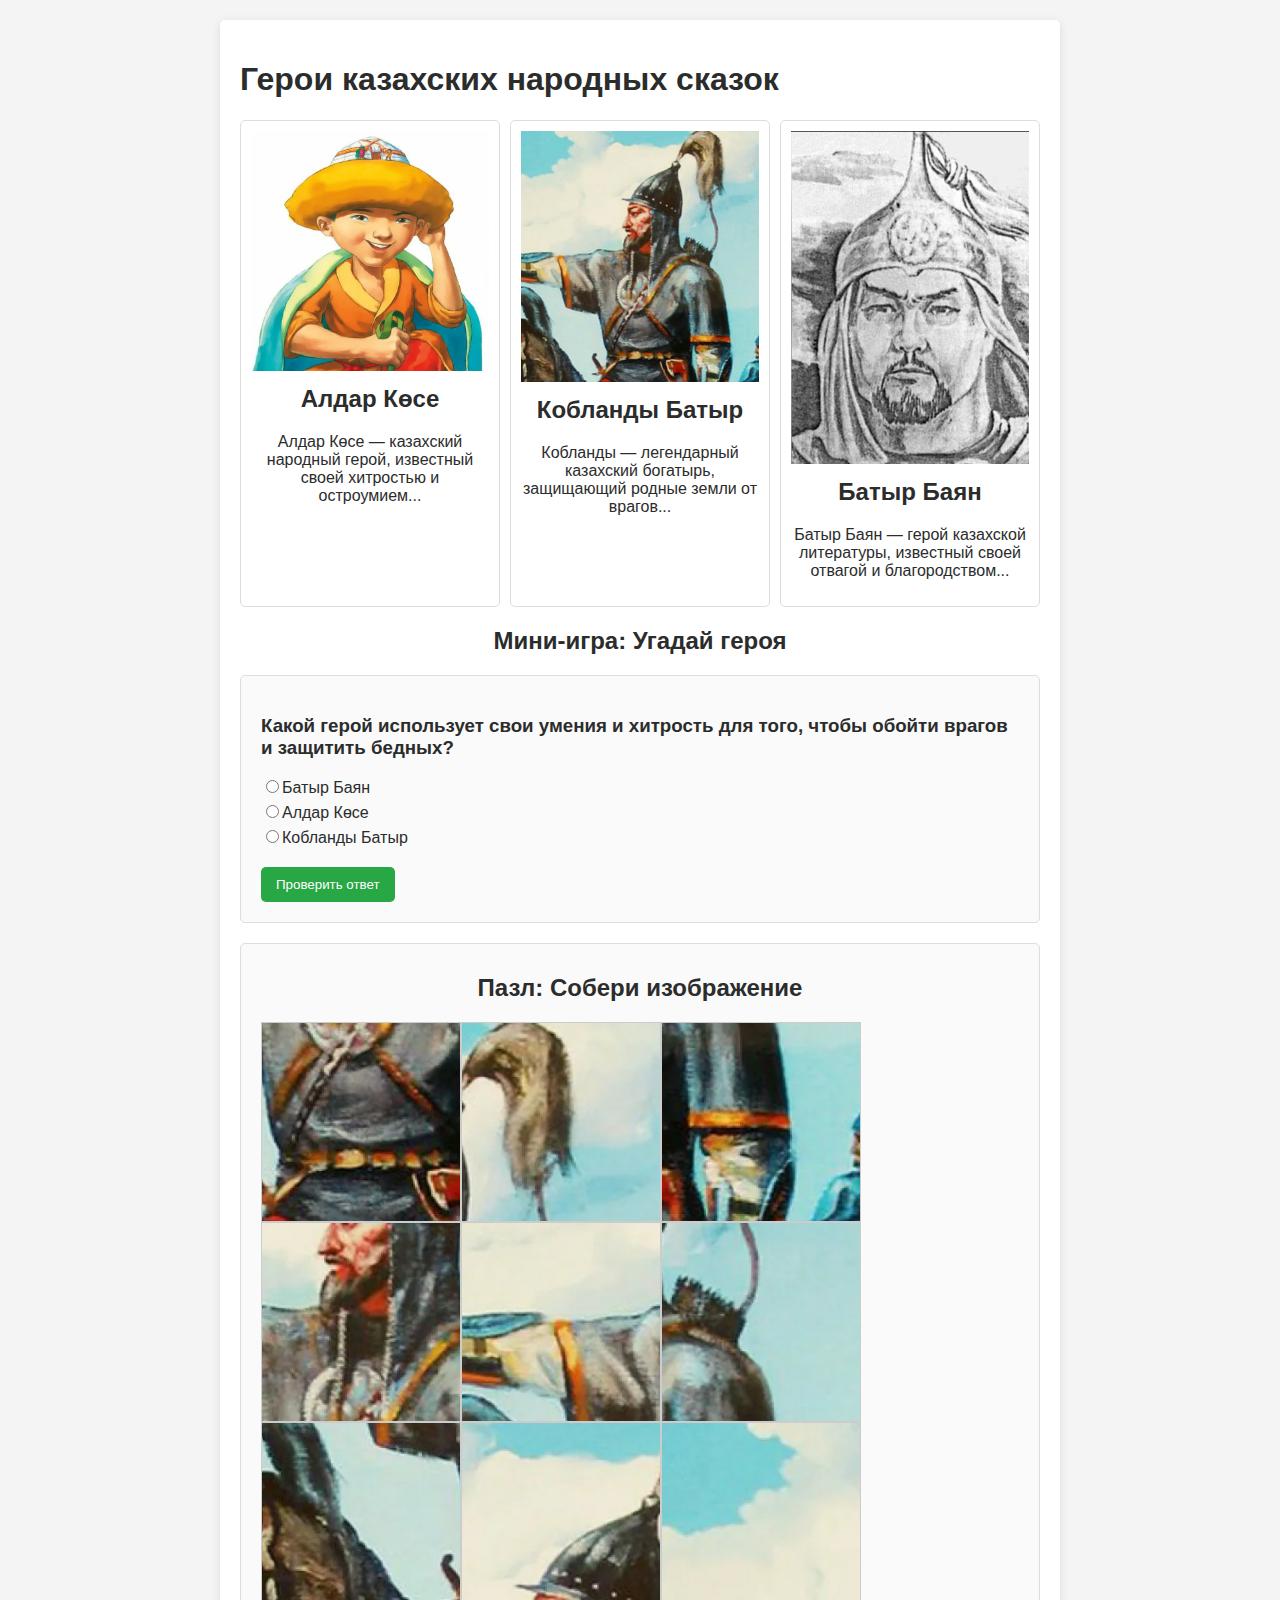
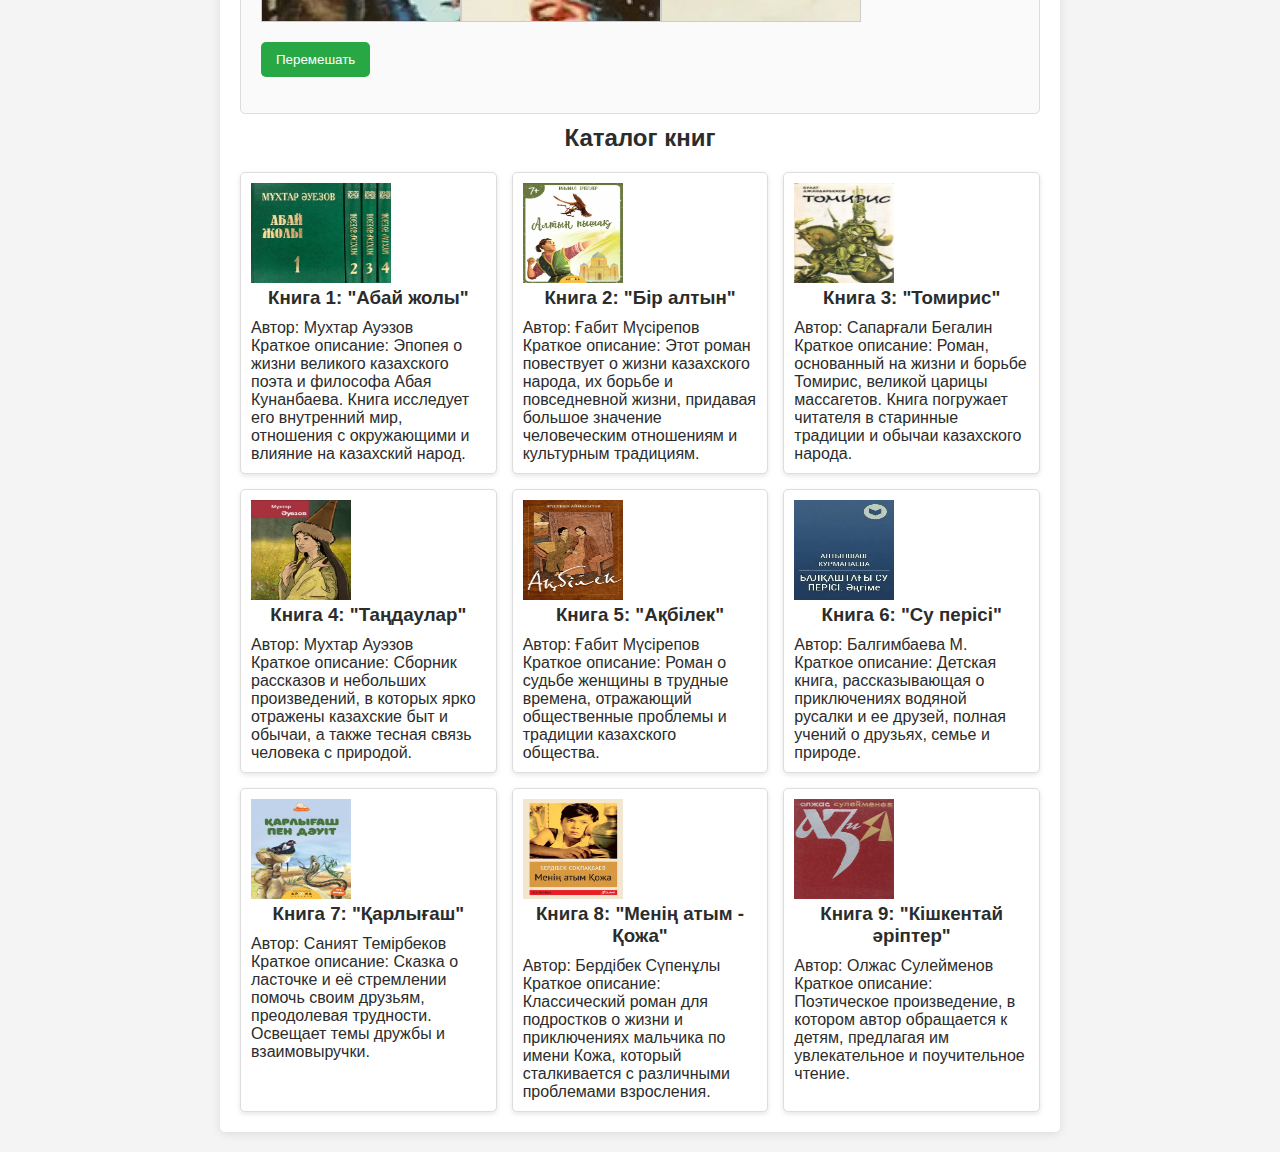
==== heroes.html @ aa1dea33 "Update heroes.html" ====
<!DOCTYPE html>
<html lang="ru">
<head>
    <meta charset="UTF-8">
    <meta name="viewport" content="width=device-width, initial-scale=1.0, maximum-scale=1.0, user-scalable=no">
    <link rel="stylesheet" href="style.css">
    <title>Волшебный мир казахских сказок</title>
</head>
<body>
    <div class="container">
        <h1>Герои казахских народных сказок</h1>

        <div class="cards">
            <div class="card">
                <img src="./img/hero1.png" height="200px" alt="Алдар Көсе" />
                <h2>Алдар Көсе</h2>
                <p>Алдар Көсе — казахский народный герой, известный своей хитростью и остроумием...</p>
            </div>
            <div class="card">
                <img src="./img/hero2.png" height="200px" alt="Кобланды Батыр" />
                <h2>Кобланды Батыр</h2>
                <p>Кобланды — легендарный казахский богатырь, защищающий родные земли от врагов...</p>
            </div>
            <div class="card">
                <img src="./img/hero3.png" height="200px"  alt="Батыр Баян" />
                <h2>Батыр Баян</h2>
                <p>Батыр Баян — герой казахской литературы, известный своей отвагой и благородством...</p>
            </div>
        </div>

        <h2>Мини-игра: Угадай героя</h2>
        <div id="gameArea">
            <div id="questionContainer"></div>
            <button id="checkAnswers">Проверить ответ</button>
            <div id="resultArea"></div>
            <button id="restart" style="display: none;">Начать заново</button>
        </div>

        <!-- Новый раздел с пазлом -->
        <div id="gameArea">
        <h2>Пазл: Собери изображение</h2>
        <div class="puzzle-container" id="puzzleContainer"></div>
        <button id="shuffleButton">Перемешать</button>
        <p id="message"></p>
        </div>

        <h2>Каталог книг</h2>
        <div class="book-catalog">
            <div class="book">
                <img src="./img/book1.png" height="100px" width="140px">
                <h3>Книга 1: "Абай жолы"</h3>
                <p>Автор: Мухтар Ауэзов <br> Краткое описание: Эпопея о жизни великого казахского поэта и философа Абая Кунанбаева. Книга исследует его внутренний мир, отношения с окружающими и влияние на казахский народ.</p>
                
            </div>
            <div class="book">
                <img src="./img/book2.png" height="100px" width="100px">
                <h3>Книга 2: "Бір алтын"</h3>
                <p>Автор: Ғабит Мүсірепов <br> Краткое описание: Этот роман повествует о жизни казахского народа, их борьбе и повседневной жизни, придавая большое значение человеческим отношениям и культурным традициям.
                </p>
                
            </div>
            <div class="book">
                <img src="./img/book3.png" height="100px" width="100px">
                <h3>Книга 3: "Томирис"</h3>
                <p>Автор: Сапарғали Бегалин <br> Краткое описание: Роман, основанный на жизни и борьбе Томирис, великой царицы массагетов. Книга погружает читателя в старинные традиции и обычаи казахского народа.</p>
                
            </div>
            <div class="book">
                <img src="./img/book4.png" height="100px" width="100px" >
                <h3>Книга 4: "Таңдаулар"</h3>
                <p>Автор: Мухтар Ауэзов <br> Краткое описание: Сборник рассказов и небольших произведений, в которых ярко отражены казахские быт и обычаи, а также тесная связь человека с природой.</p>
                
            </div>
            <div class="book">
                <img src="./img/book5.png" height="100px" width="100px" >
                <h3>Книга 5: "Ақбілек"</h3>
                <p>Автор: Ғабит Мүсірепов <br> Краткое описание: Роман о судьбе женщины в трудные времена, отражающий общественные проблемы и традиции казахского общества.</p>
                
            </div>
            <div class="book">
                <img src="./img/book6.png" height="100px" width="100px" >
                <h3>Книга 6: "Су перісі"</h3>
                <p>Автор: Балгимбаева М. <br> Краткое описание: Детская книга, рассказывающая о приключениях водяной русалки и ее друзей, полная учений о друзьях, семье и природе.</p>
                
            </div>
            <div class="book">
                <img src="./img/book7.png" height="100px" width="100px">
                <h3>Книга 7: "Қарлығаш"</h3>
                <p>Автор: Саният Темірбеков <br> Краткое описание: Сказка о ласточке и её стремлении помочь своим друзьям, преодолевая трудности. Освещает темы дружбы и взаимовыручки.</p>
                
            </div>
            <div class="book">
                <img src="./img/book8.png" height="100px" width="100px" >
                <h3>Книга 8: "Менің атым - Қожа"</h3>
                <p>Автор: Бердібек Сүпенұлы <br> Краткое описание: Классический роман для подростков о жизни и приключениях мальчика по имени Кожа, который сталкивается с различными проблемами взросления.</p>
                
            </div>
            <div class="book">
                <img src="./img/book9.png" height="100px" width="100px">
                <h3>Книга 9: "Кішкентай әріптер"</h3>
                <p>Автор: Олжас Сулейменов <br> Краткое описание: Поэтическое произведение, в котором автор обращается к детям, предлагая им увлекательное и поучительное чтение.</p>
                
            </div>
            </div>
        </div>
        
    </div>

    <script src="game.js"></script>
    <script src="puzzle.js"></script>
    <script src="script.js"></script>
    
</body>
</html>
---- style.css ----
body {
    font-family: Arial, sans-serif;
    color: rgb(43, 44, 44);
    background-color: #f4f4f4;
    margin: 0;
    padding: 20px;
}

.but {
    display: flex;           
    justify-content: center; 
    margin-bottom: 20px;
}

.container {
    max-width: 800px;
    min-width: 670px;
    margin: 0 auto;
    padding: 20px;
    background: #fff;
    border-radius: 5px;
    box-shadow: 0 2px 10px rgba(0, 0, 0, 0.1);
}

.cards {
    display: grid;
    grid-template-columns: repeat(3, 1fr);
    gap: 20px;
    margin-bottom: 20px;
}

.card {
    border: 1px solid #ddd;
    border-radius: 5px;
    padding: 10px;
    text-align: center;
}

h2 {
    margin-top: 20px;
}

#gameArea {
    margin-top: 20px;
    padding: 20px;
    border: 1px solid #ddd;
    border-radius: 5px;
    background-color: #fafafa;
}

#questionContainer {
    margin-bottom: 20px;
}

a {
    text-decoration: none;
}

button {
    margin-right: 10px;
    padding: 10px 15px;
    background-color: #28a745;
    color: white;
    border: none;
    border-radius: 5px;
    cursor: pointer;
}

button:hover {
    background-color: #218838;
}

label {
    display: block;
    margin: 5px 0;
}

.puzzle-container {
    display: grid;
    grid-template-columns: repeat(3, 1fr);
    gap: 2px;
    margin: 20px 0;
}

#puzzleContainer {
    display: grid;
    grid-template-columns: repeat(3, 200px); /* 3 колонки, 200px ширина каждой */
    gap: 0; /* убираем расстояние между ячейками */
}

.puzzle-piece {
    border: 1px solid #ccc; /* Добавляем границу для подсветки */
    box-sizing: border-box; /* Учитываем границы в размеры элемента */
    background-size: 600px 600px; /* Устанавливаем размер фонового изображения */
}

.puzzle-piece:hover {
    transform: scale(1.05);
}

#message {
    margin-top: 15px;
    font-weight: bold;
}


.container {
    max-width: 800px;
    margin: 0 auto;
    padding: 20px;
    background: #fff;
    border-radius: 5px;
    box-shadow: 0 2px 10px rgba(0, 0, 0, 0.1);
}

.cards {
    display: grid;
    grid-template-columns: repeat(3, 1fr);
    gap: 10px;
    margin-bottom: 20px;
}

.card {
    border: 1px solid #ddd;
    border-radius: 5px;
    overflow: hidden;
    position: relative; /* Для позиционирования изображения */
}

.card img {
    width: 100%; /* Занимает всю ширину карточки */
    height: auto; /* Высота подстраивается пропорционально */
}

h2 {
    margin-top: 10px;
    text-align: center; /* Центрируем заголовки в карточках */
}

#gameArea {
    margin-top: 20px;
    padding: 20px;
    border: 1px solid #ddd;
    border-radius: 5px;
    background-color: #fafafa;
}

#questionContainer {
    margin-bottom: 20px;
}

button {
    margin-right: 10px;
    padding: 10px 15px;
    background-color: #28a745;
    color: white;
    border: none;
    border-radius: 5px;
    cursor: pointer;
}

button:hover {
    background-color: #218838;
}

label {
    display: block;
    margin: 5px 0;
}


.book-catalog {
    margin-top: 20px;
    display: grid;
    grid-template-columns: repeat(3, 1fr); /* 3 колонки для книг */
    gap: 15px;
}

.book {
    border: 1px solid #ddd;
    border-radius: 5px;
    padding: 10px;
    background-color: #fff;
    box-shadow: 0 2px 5px rgba(0, 0, 0, 0.1);
}

.book h3 {
    margin: 0 0 10px;
    text-align: center; /* Центрируем заголовок книги */
}

.book p {
    margin: 0;
}
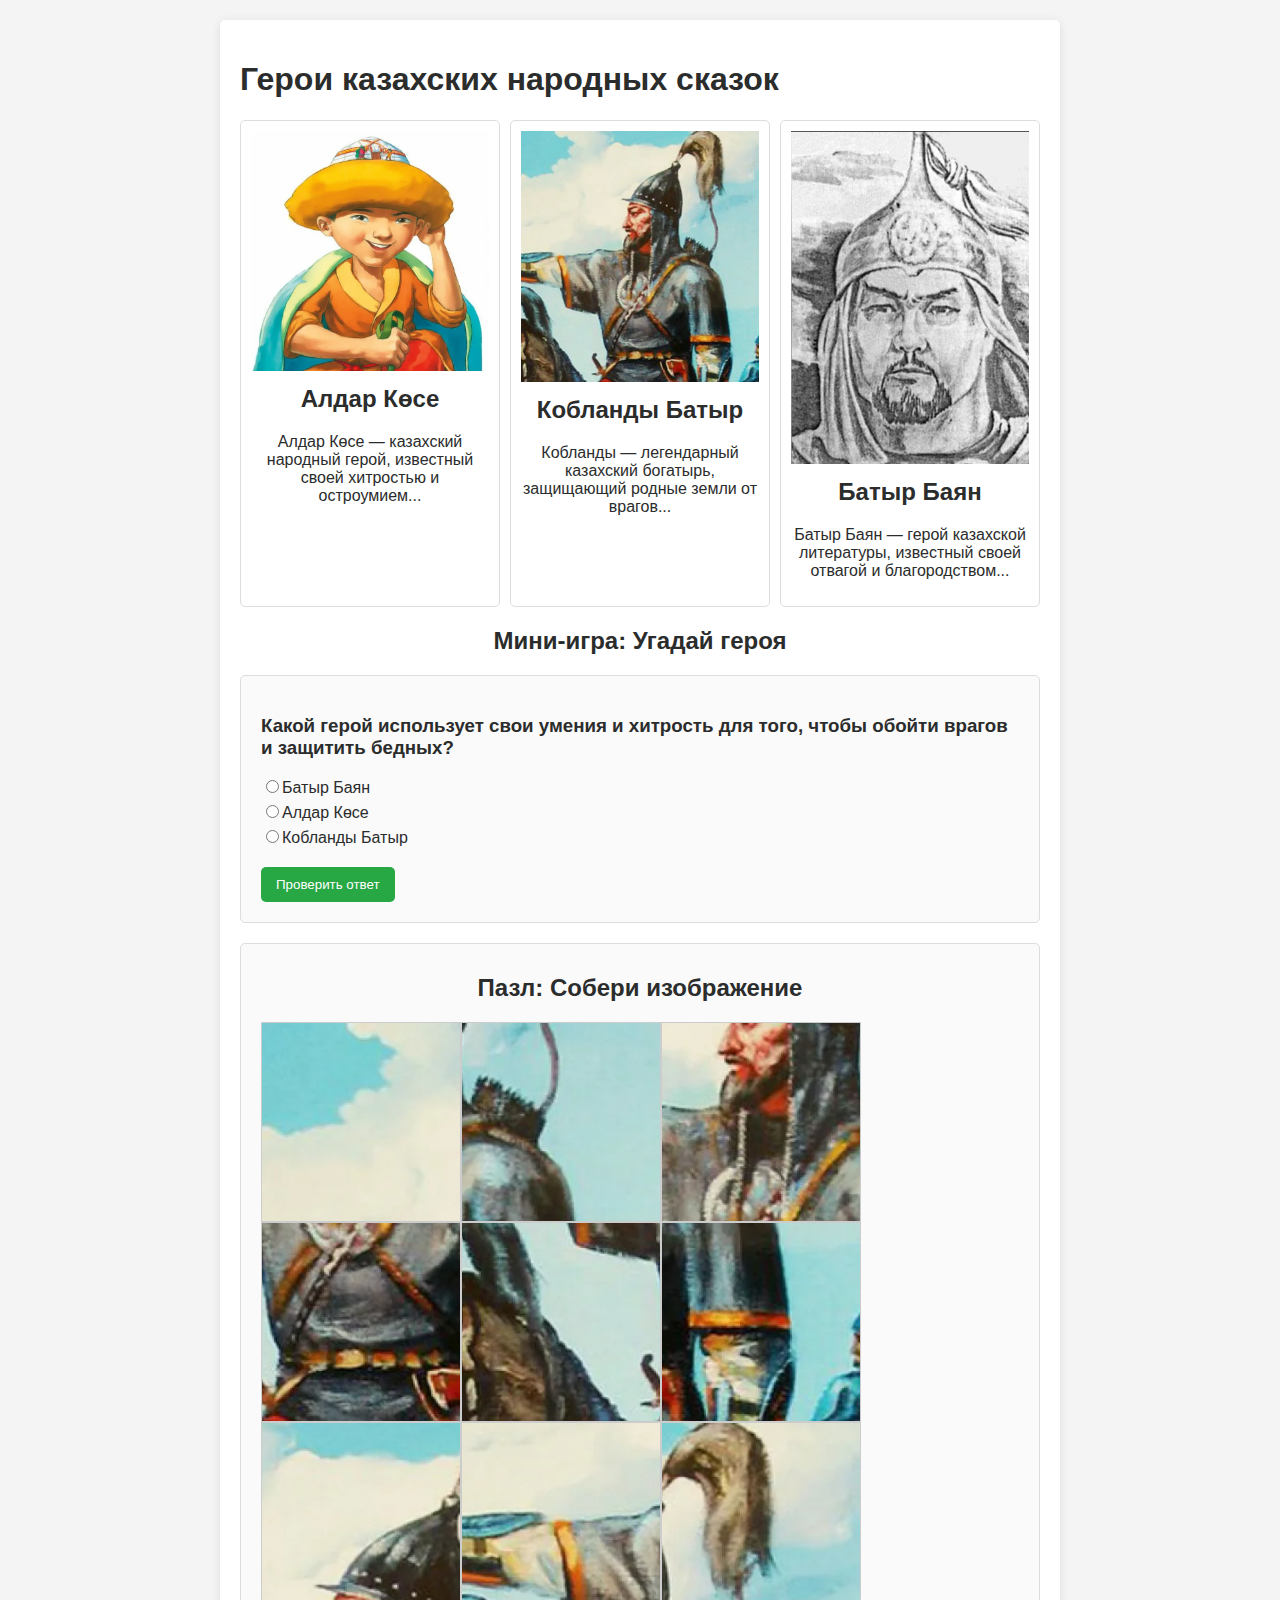
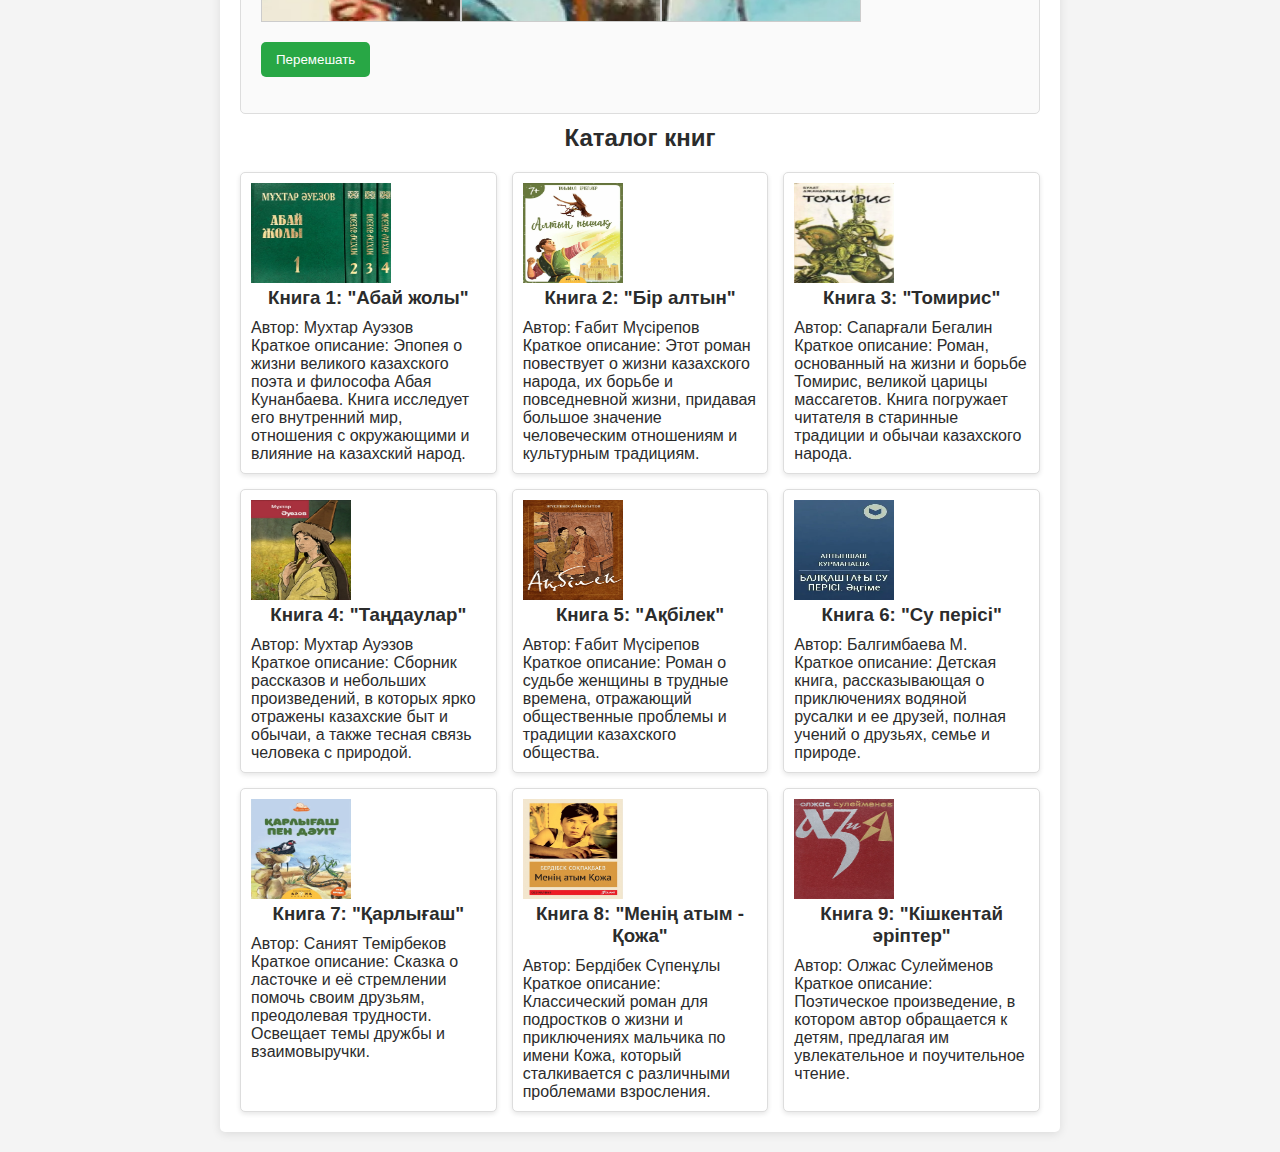
==== commit d8774822: "Update heroes.html" ====
--- a/heroes.html
+++ b/heroes.html
@@ -2,7 +2,7 @@
 <html lang="ru">
 <head>
     <meta charset="UTF-8">
-    <meta name="viewport" content="width=device-width, initial-scale=1.0, maximum-scale=1.0, user-scalable=no">
+    <meta name="viewport" content="width=device-width, initial-scale=0.3, maximum-scale=1.0, user-scalable=yes">
     <link rel="stylesheet" href="style.css">
     <title>Волшебный мир казахских сказок</title>
 </head>
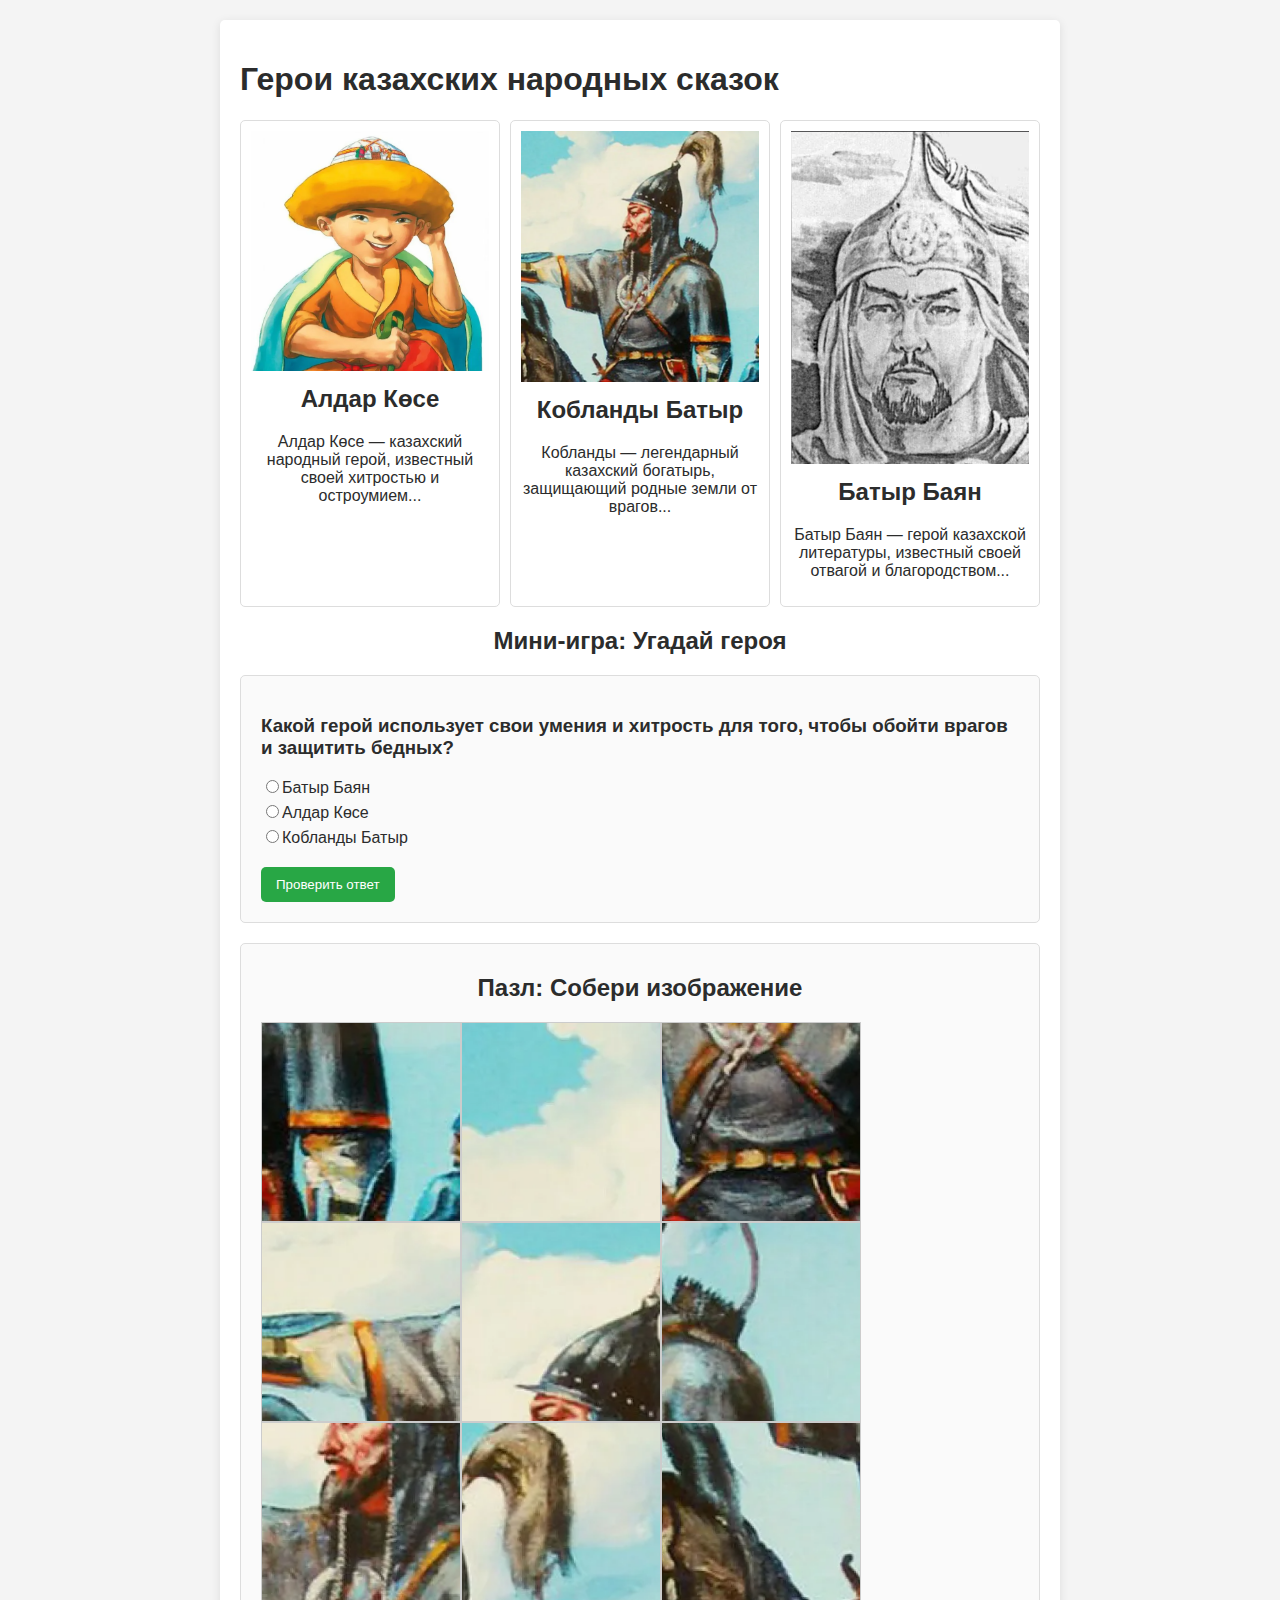
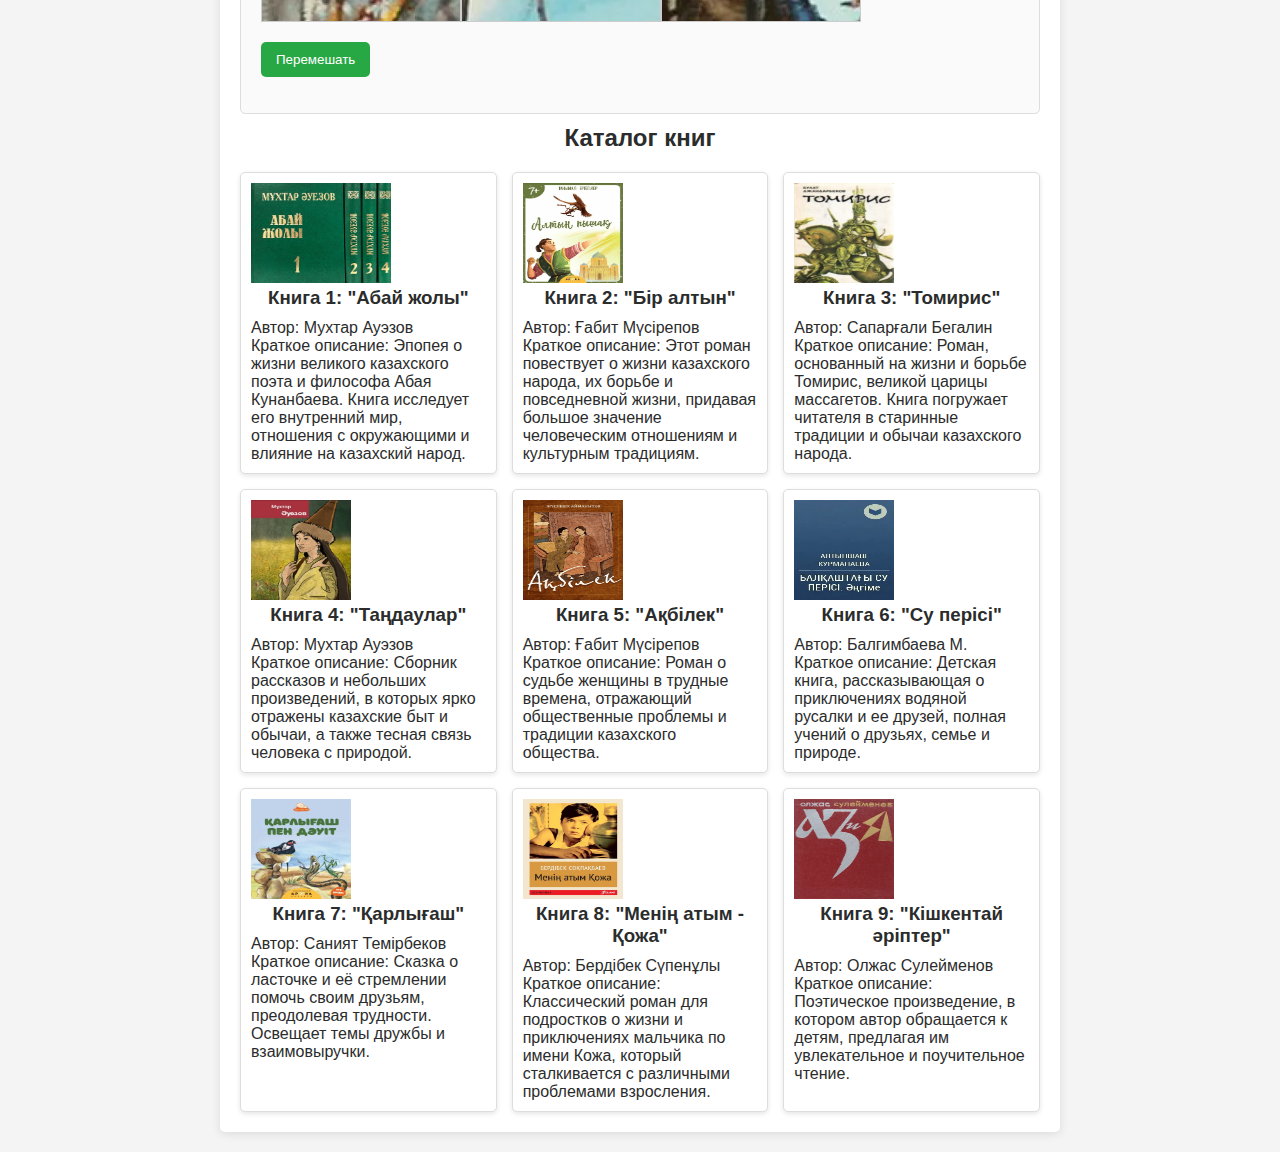
==== commit 7e10626c: "Update heroes.html" ====
--- a/heroes.html
+++ b/heroes.html
@@ -2,7 +2,7 @@
 <html lang="ru">
 <head>
     <meta charset="UTF-8">
-    <meta name="viewport" content="width=device-width, initial-scale=0.3, maximum-scale=1.0, user-scalable=yes">
+    <meta name="viewport" content="width=device-width, initial-scale=1.0">
     <link rel="stylesheet" href="style.css">
     <title>Волшебный мир казахских сказок</title>
 </head>
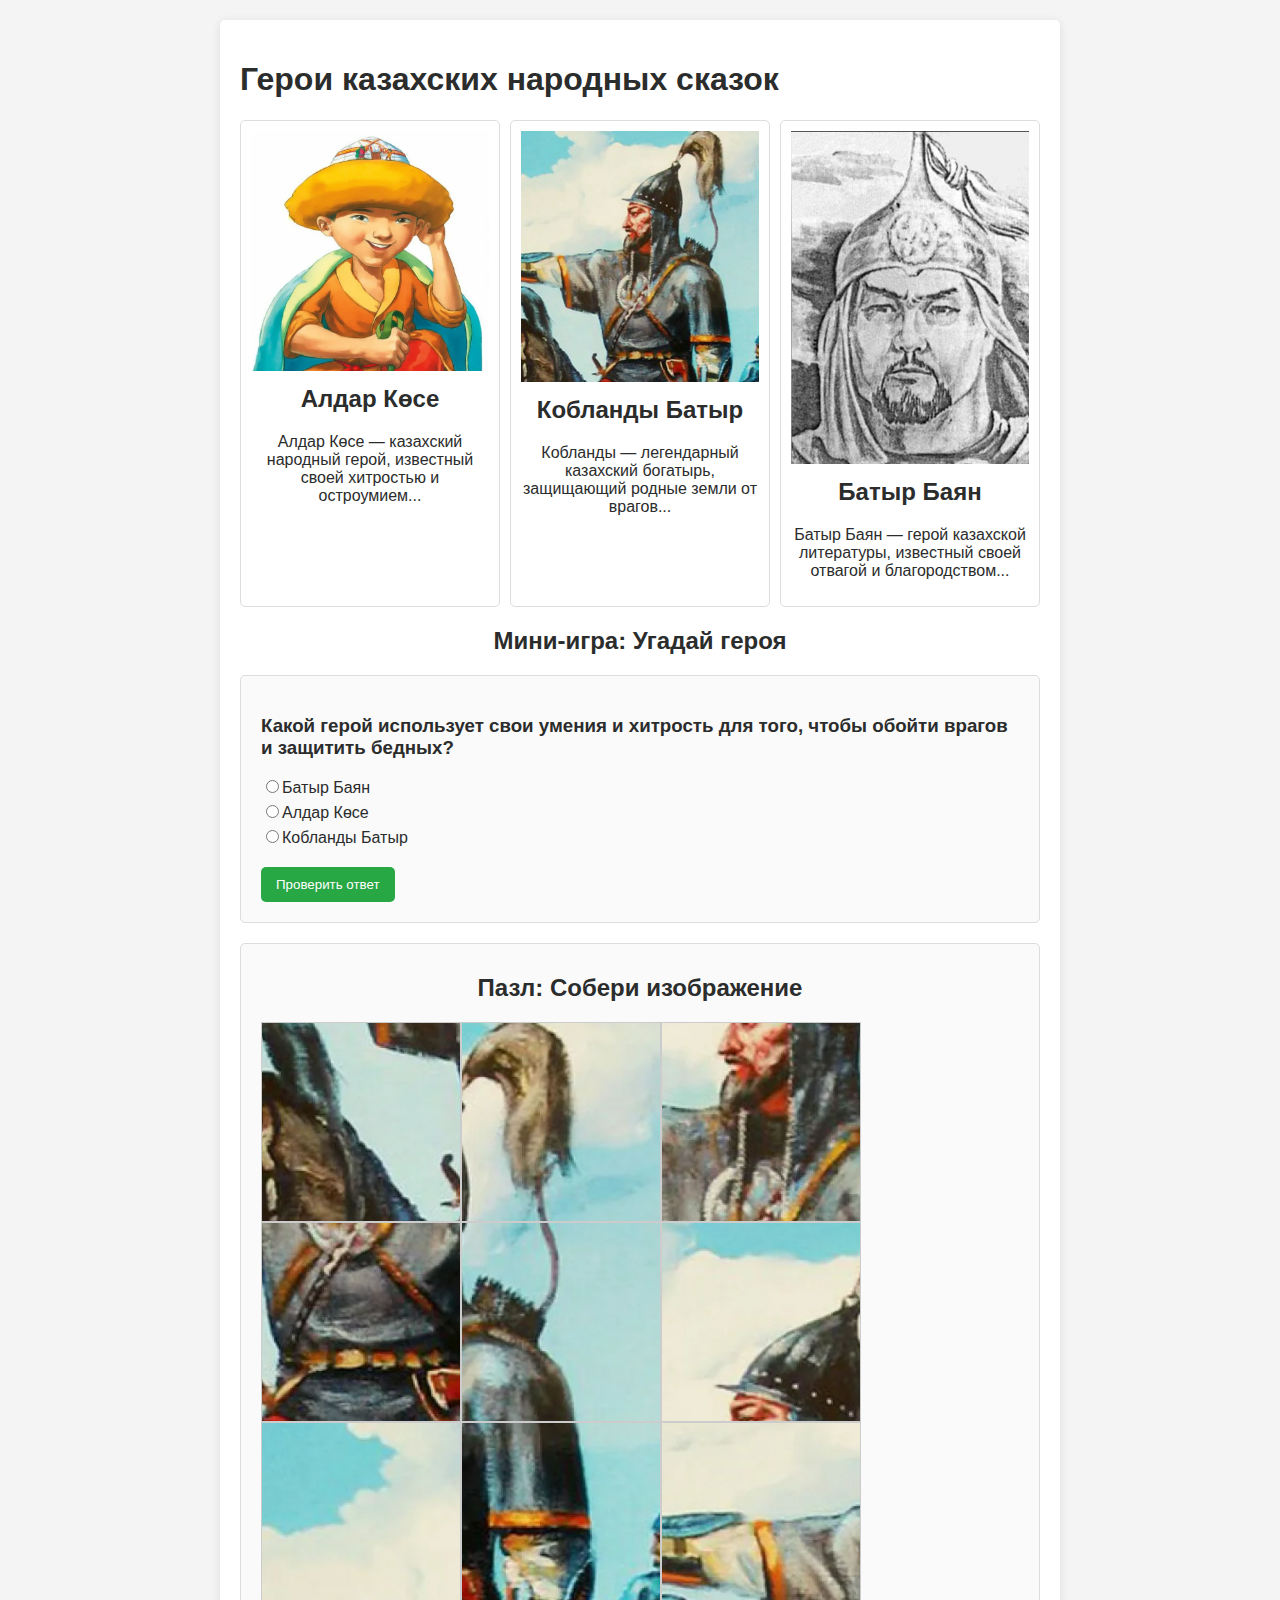
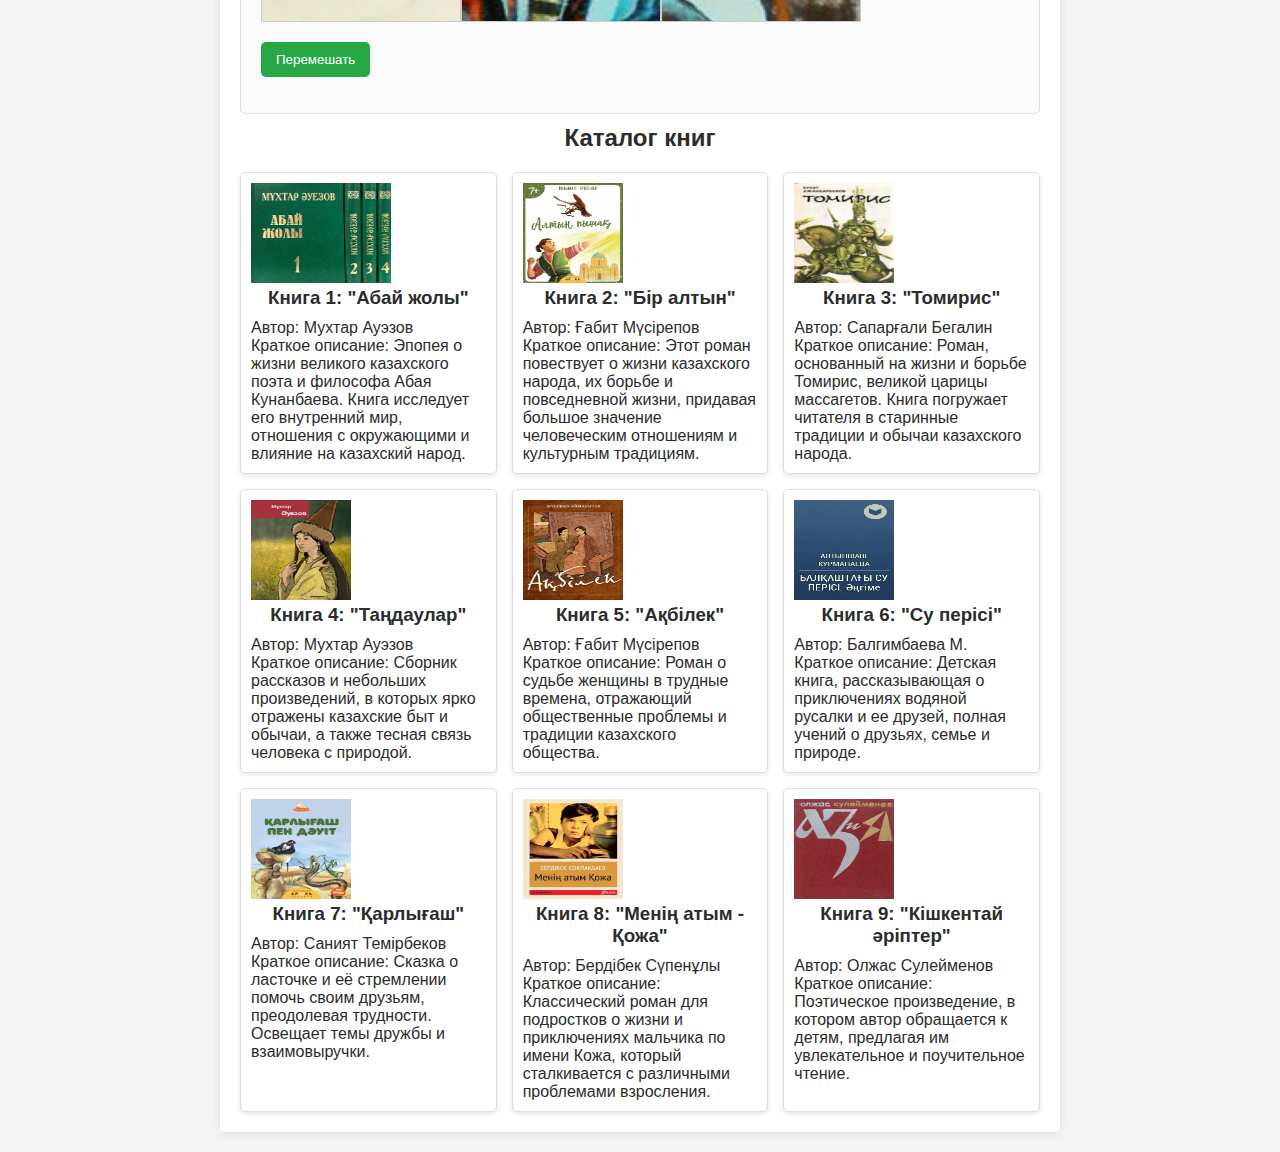
==== commit 72905d96: "Update heroes.html" ====
--- a/heroes.html
+++ b/heroes.html
@@ -2,7 +2,7 @@
 <html lang="ru">
 <head>
     <meta charset="UTF-8">
-    <meta name="viewport" content="width=device-width, initial-scale=1.0">
+    <meta name="viewport" content="width=device-width, initial-scale=1.0, maximum-scale=1.0, user-scalable=no">
     <link rel="stylesheet" href="style.css">
     <title>Волшебный мир казахских сказок</title>
 </head>
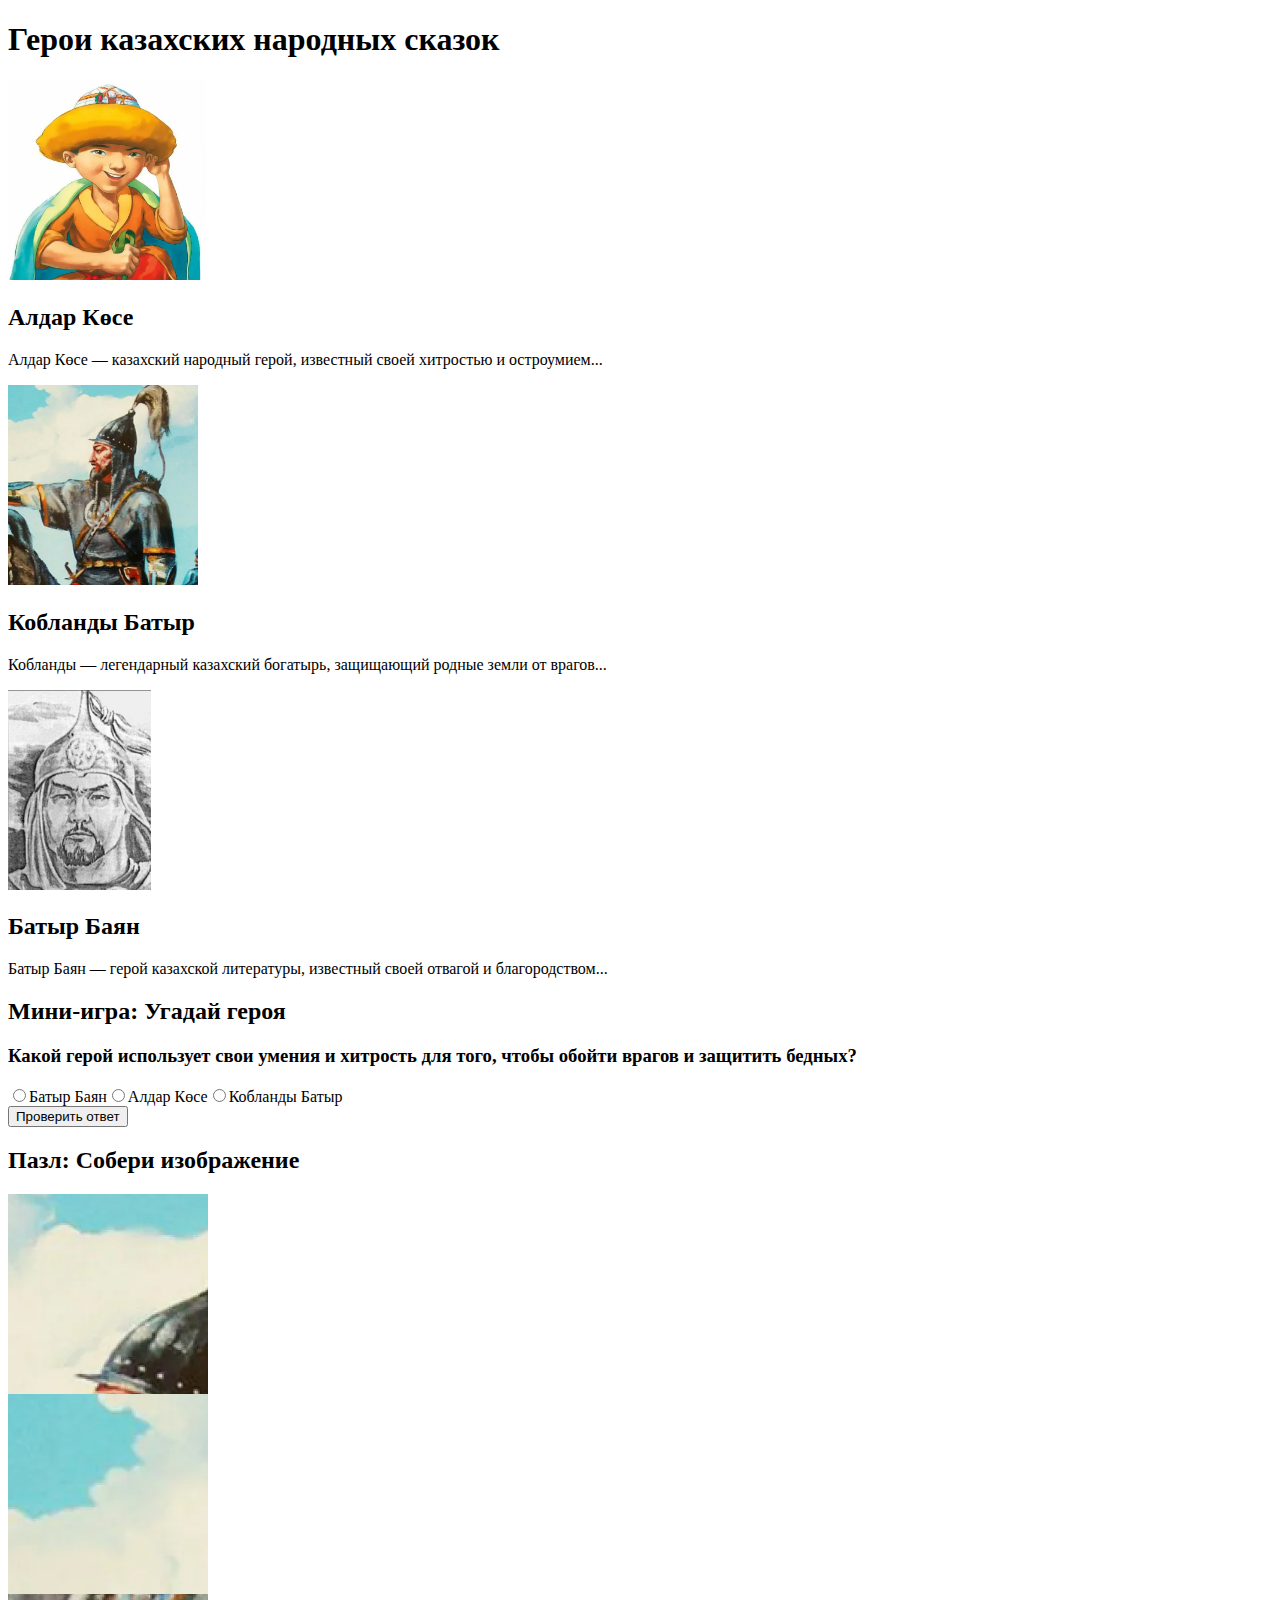
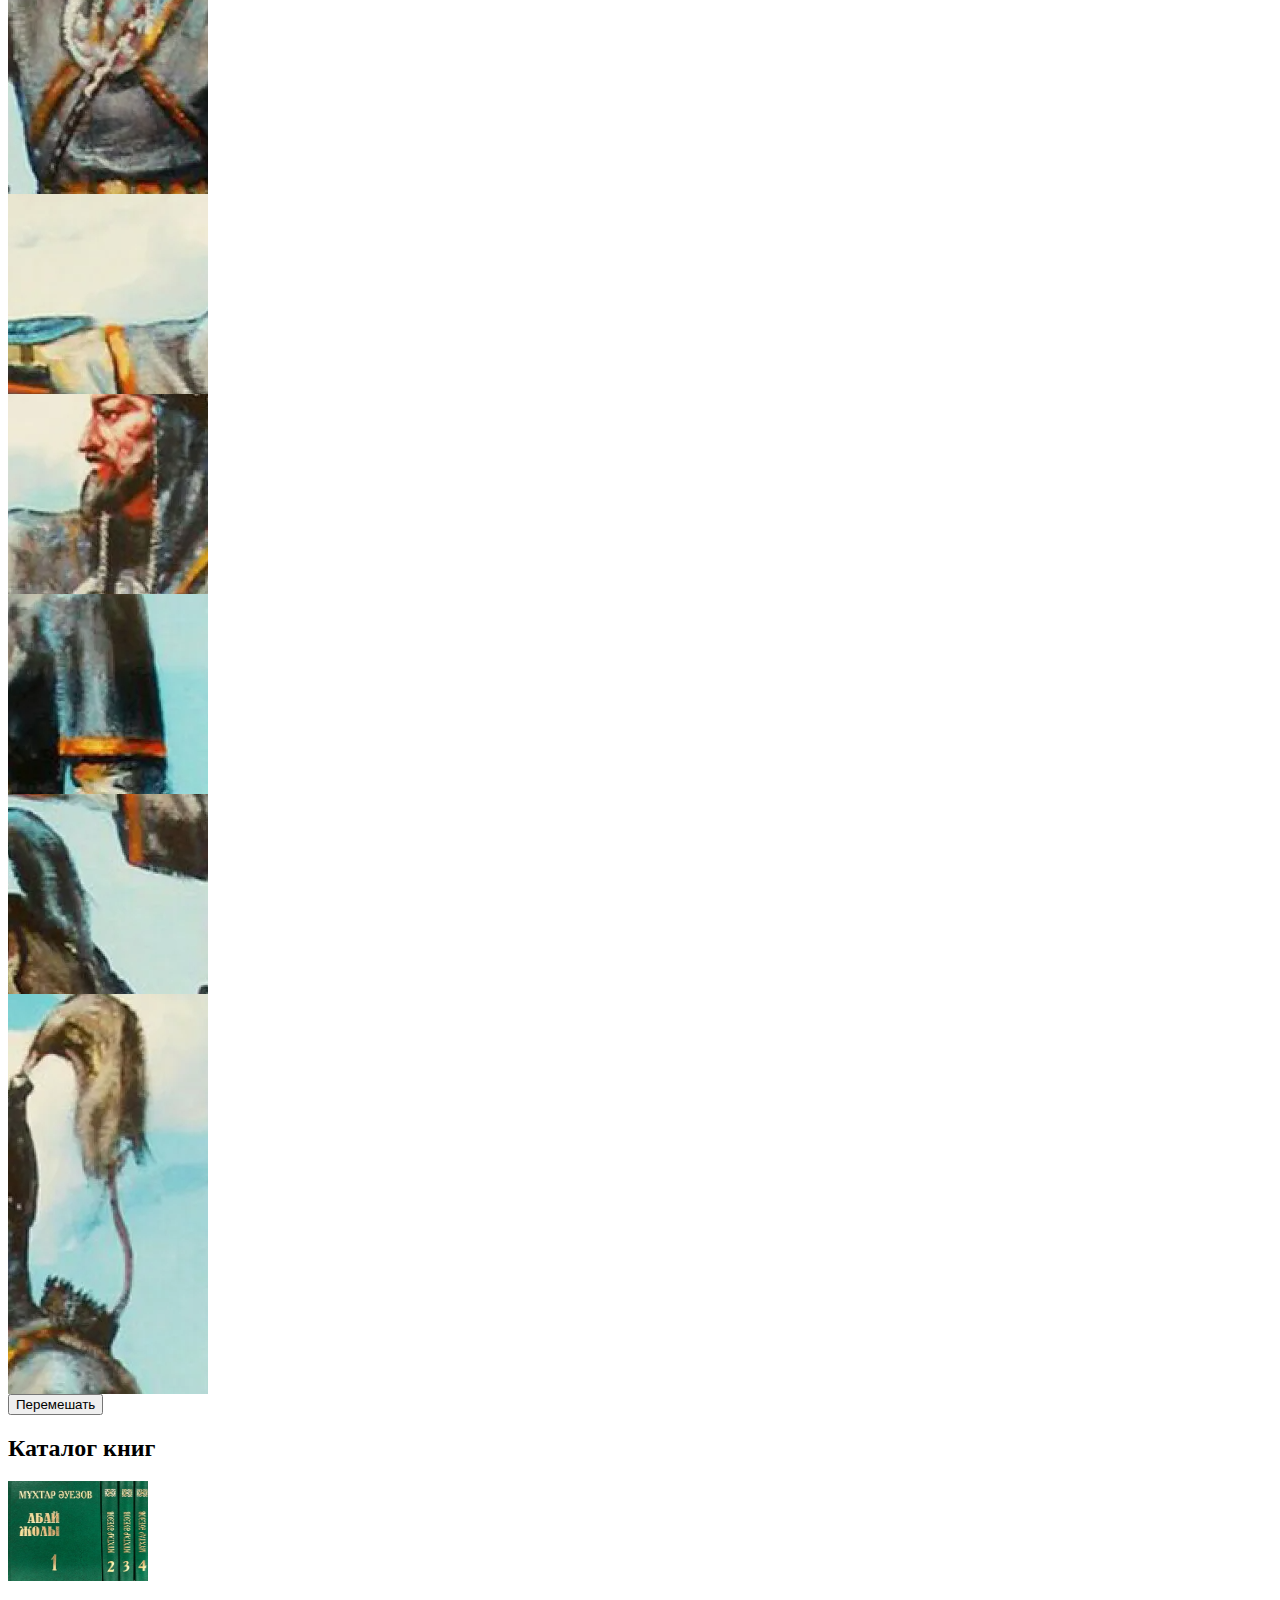
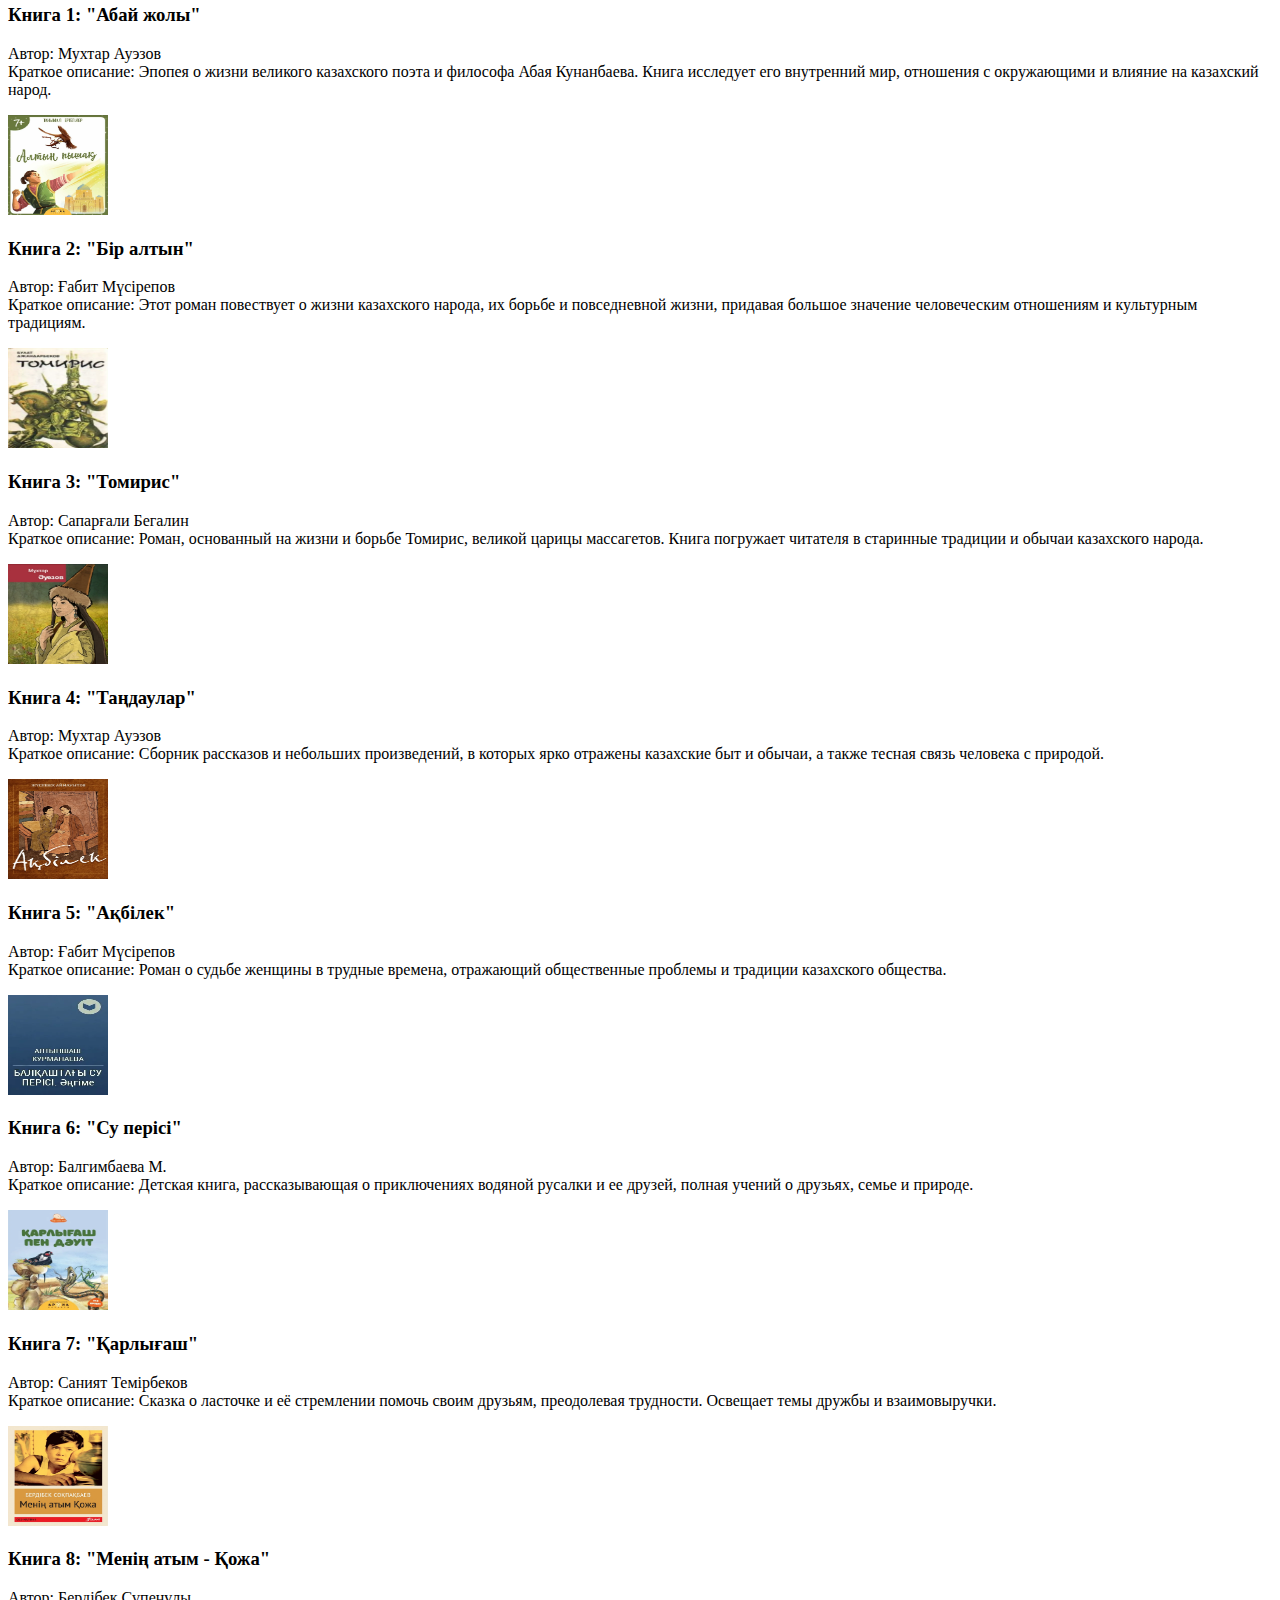
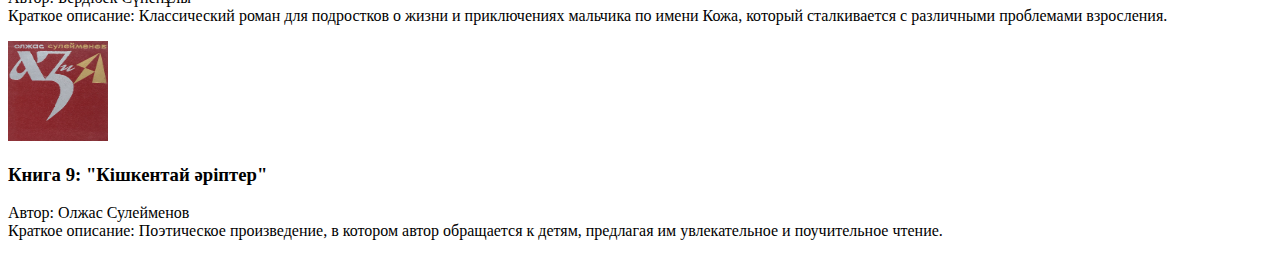
==== commit 18779b5e: "Update heroes.html" ====
--- a/heroes.html
+++ b/heroes.html
@@ -2,7 +2,7 @@
 <html lang="ru">
 <head>
     <meta charset="UTF-8">
-    <meta name="viewport" content="width=device-width, initial-scale=1.0, maximum-scale=1.0, user-scalable=no">
+    <meta name="viewport" content="width=device-width, initial-scale=1.0, maximum-scale=1.0>
     <link rel="stylesheet" href="style.css">
     <title>Волшебный мир казахских сказок</title>
 </head>
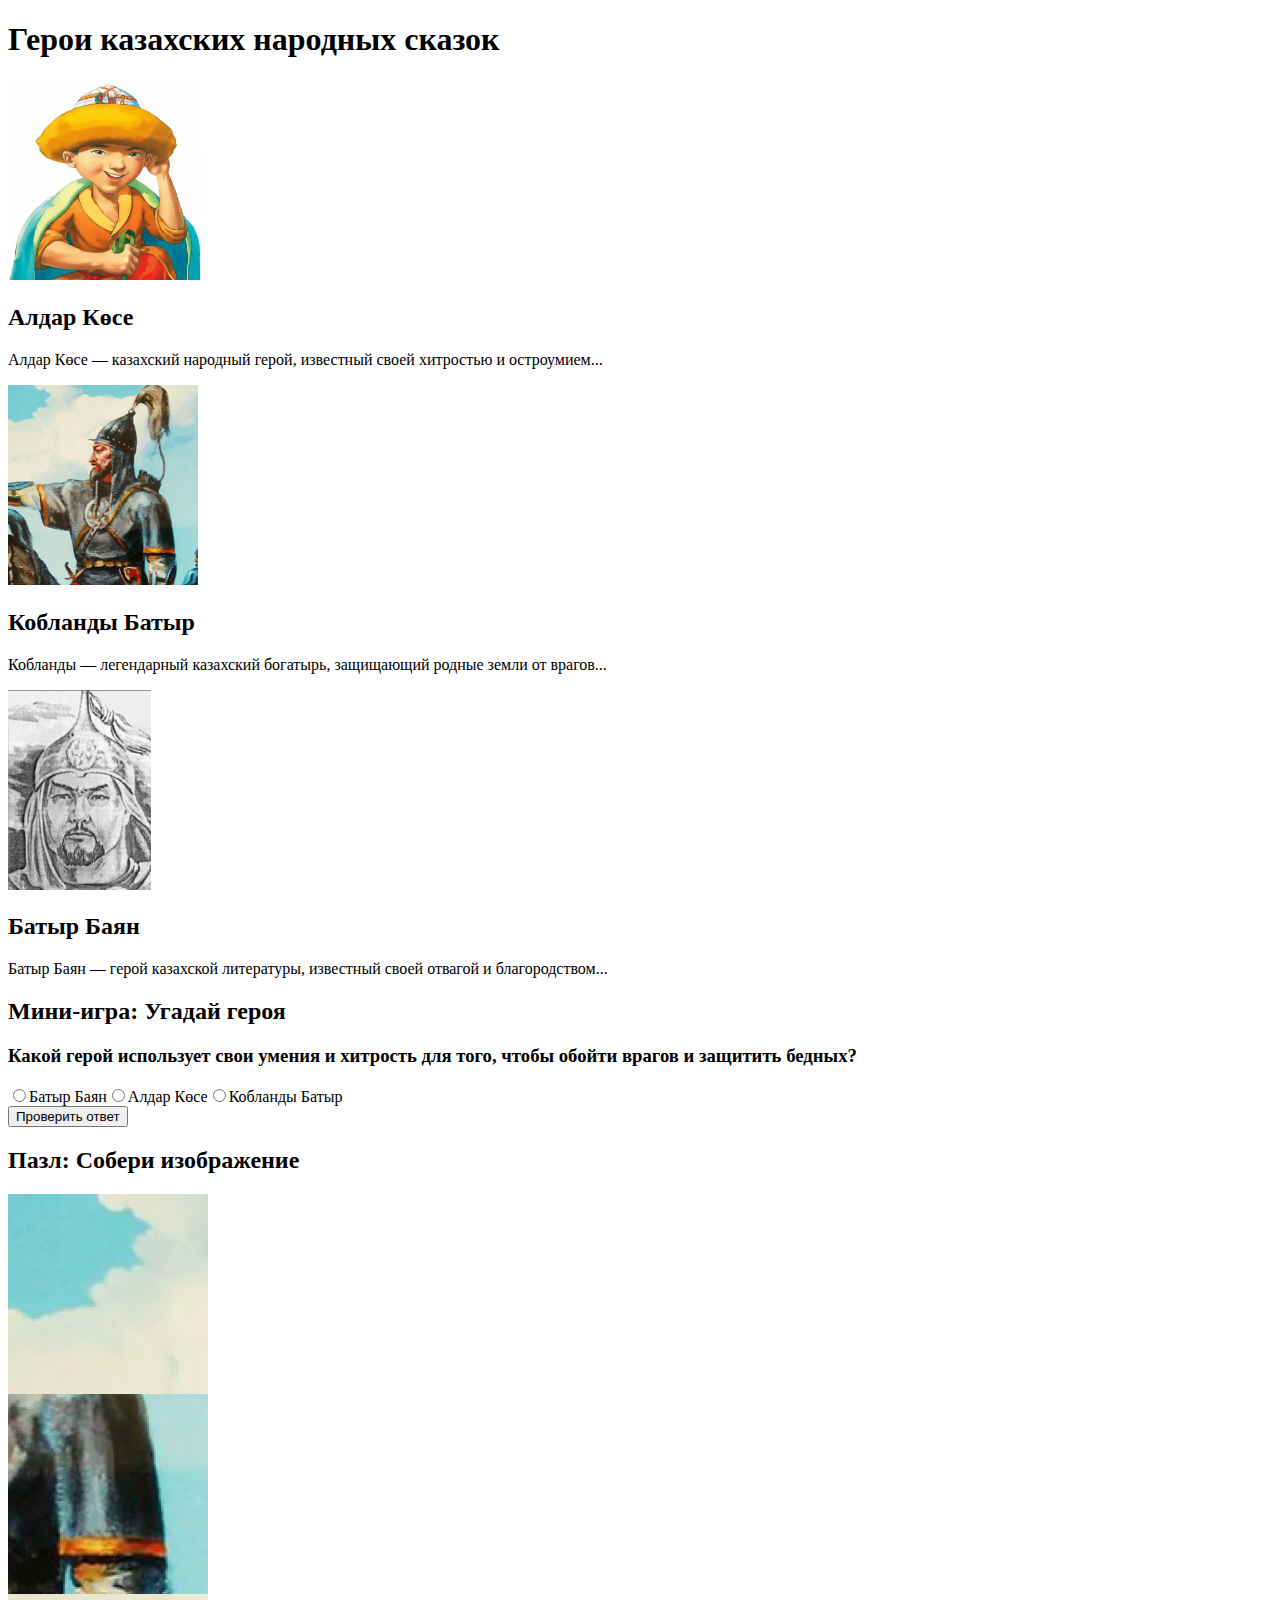
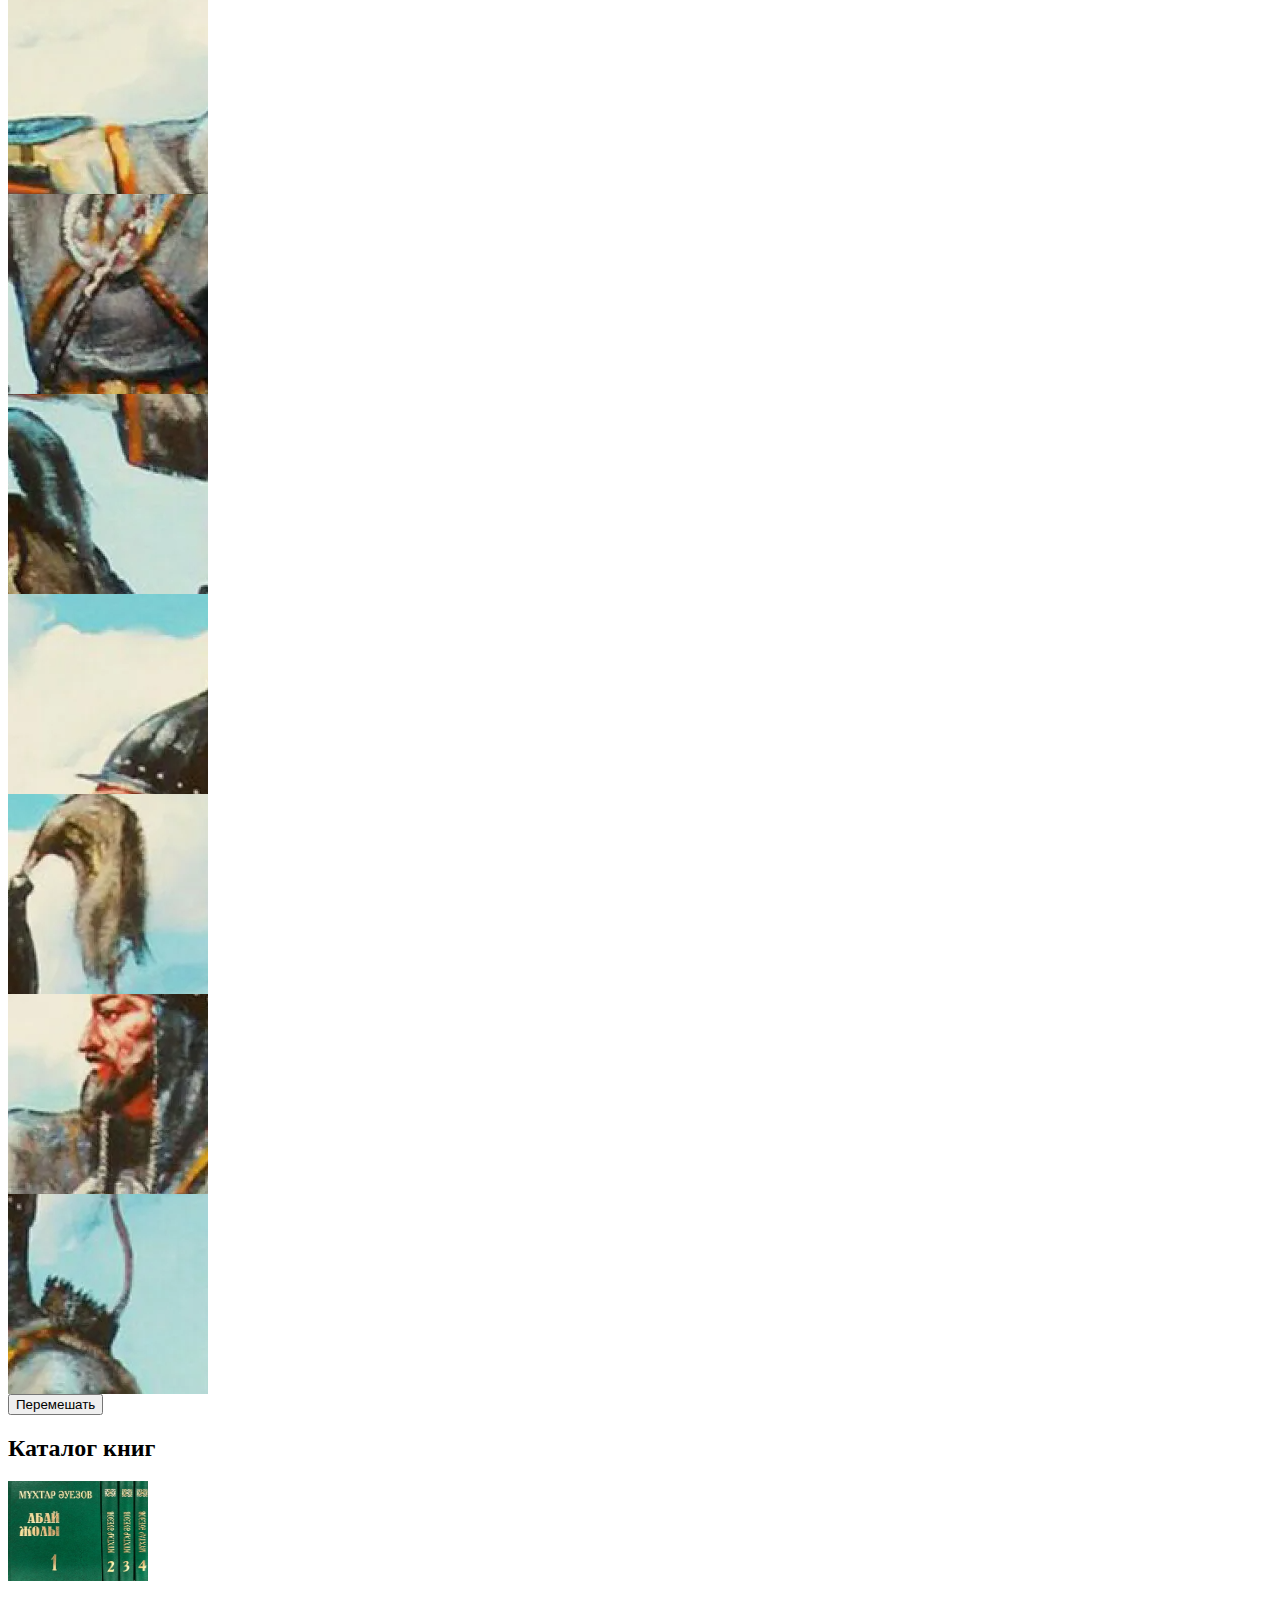
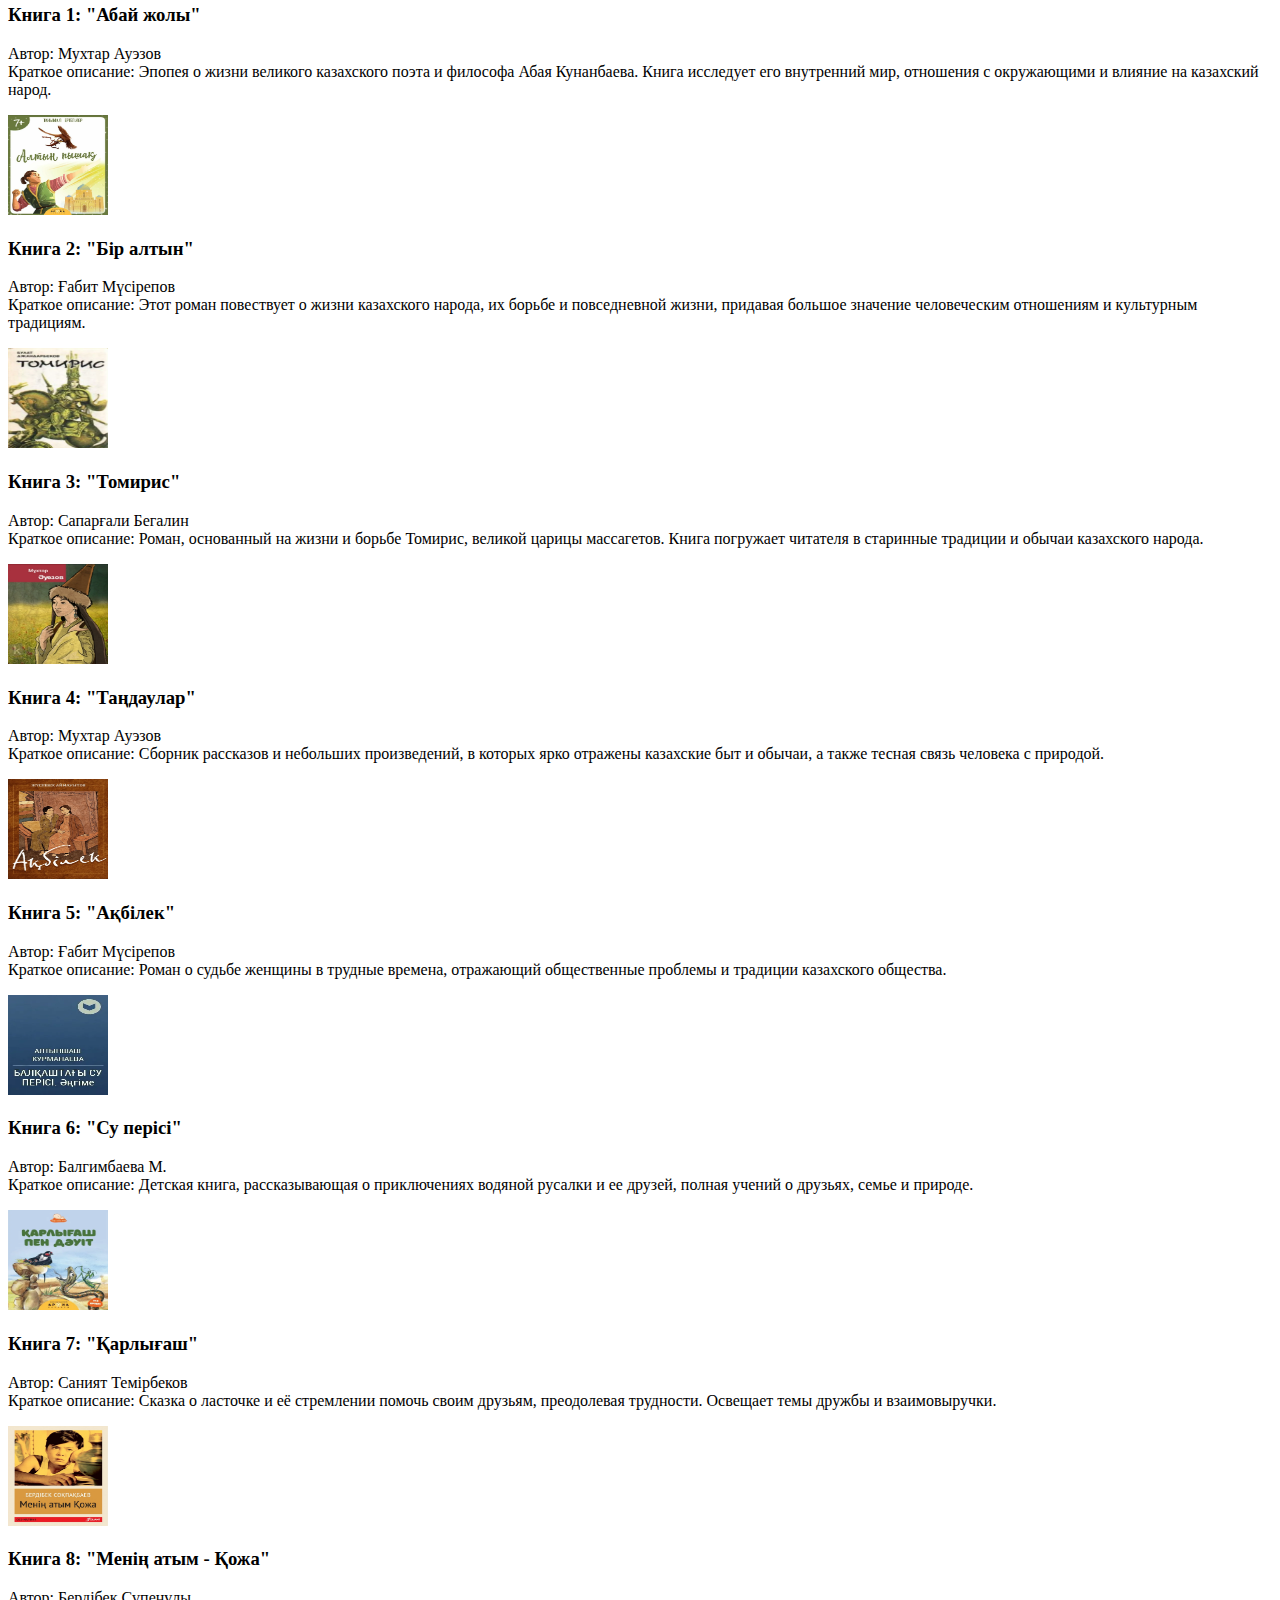
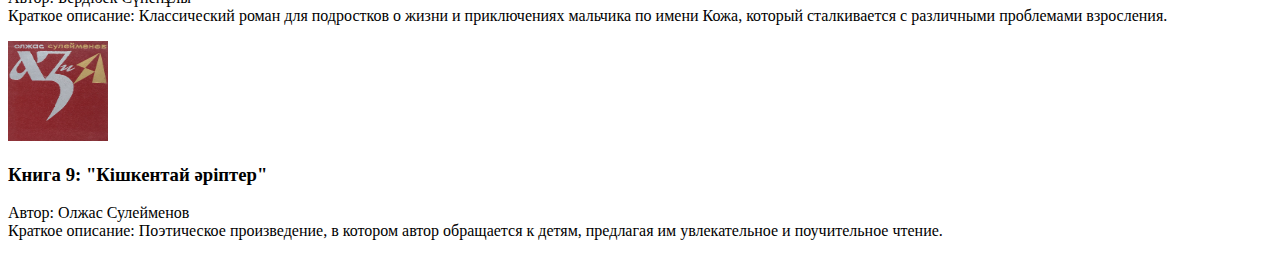
==== commit 47e97fa7: "Update heroes.html" ====
--- a/heroes.html
+++ b/heroes.html
@@ -2,7 +2,7 @@
 <html lang="ru">
 <head>
     <meta charset="UTF-8">
-    <meta name="viewport" content="width=device-width, initial-scale=1.0, maximum-scale=1.0>
+    <meta name="viewport" content="width=device-width, initial-scale=1.0>
     <link rel="stylesheet" href="style.css">
     <title>Волшебный мир казахских сказок</title>
 </head>
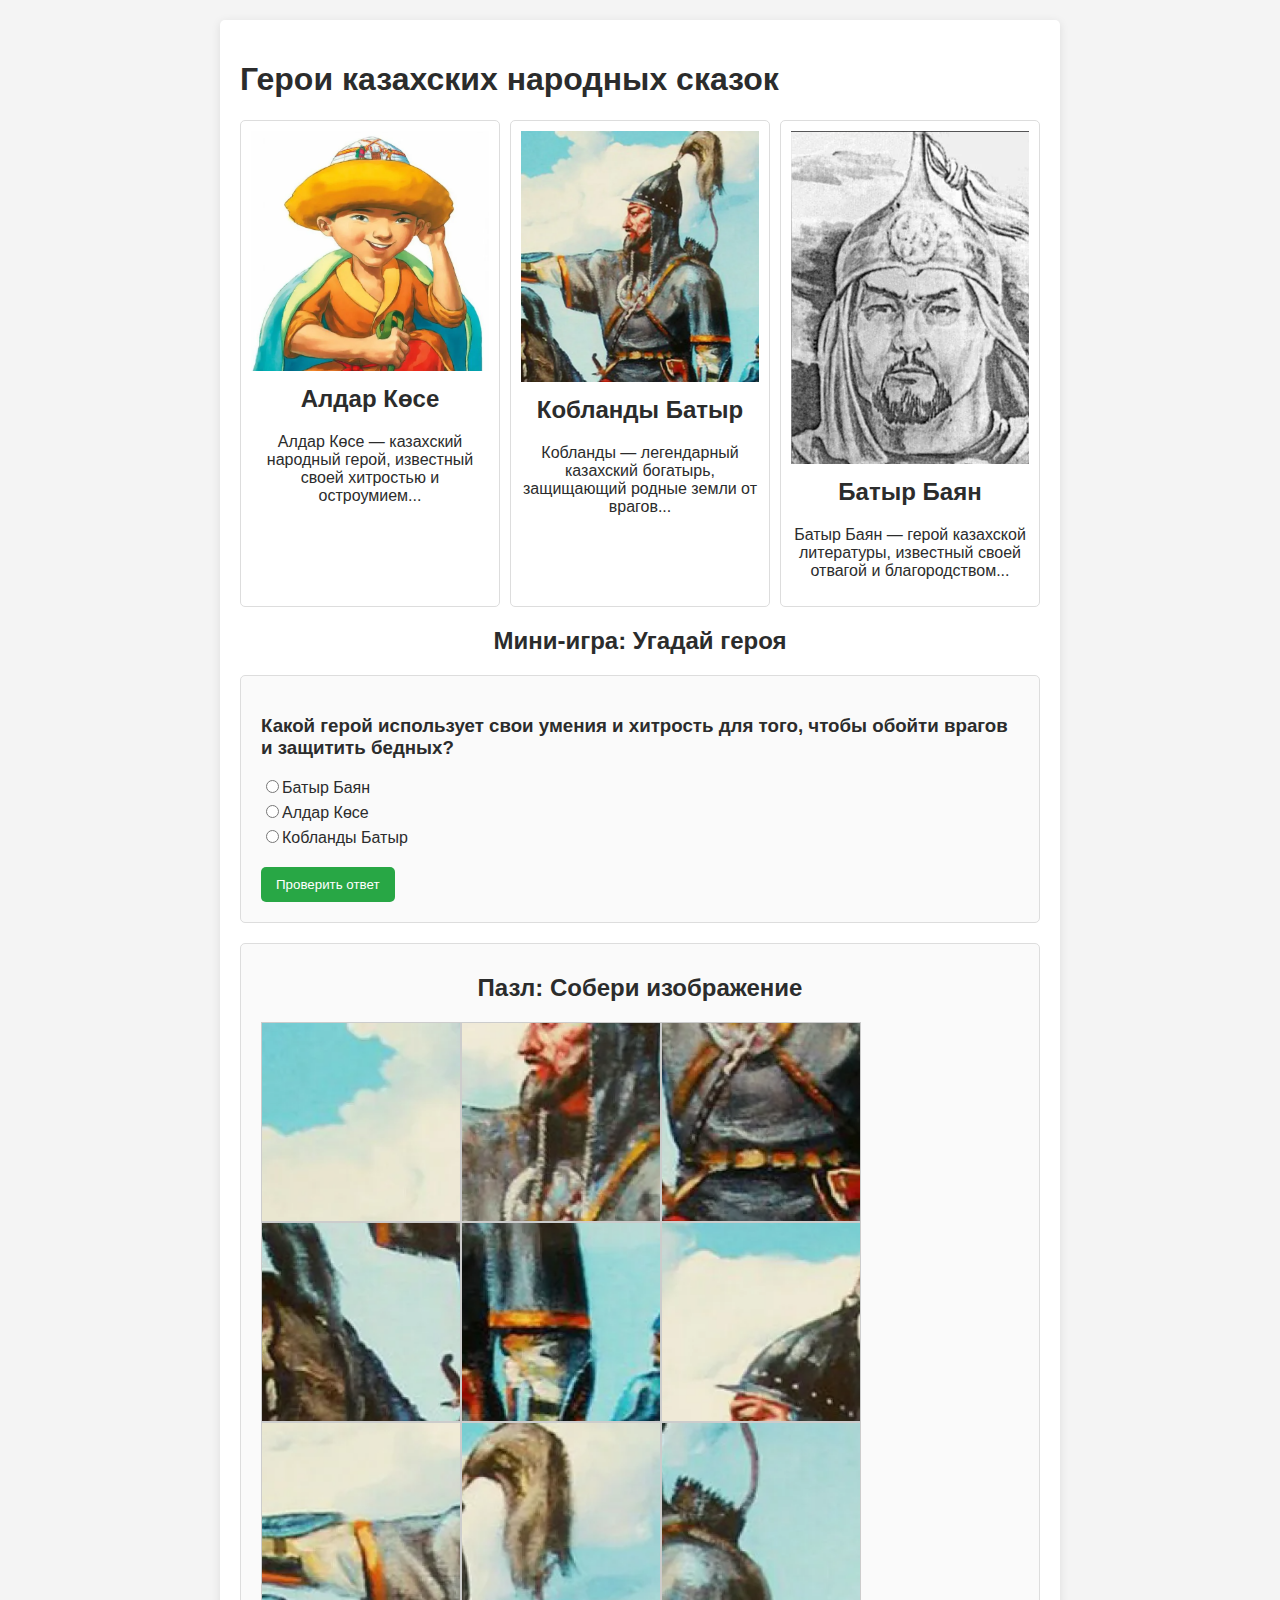
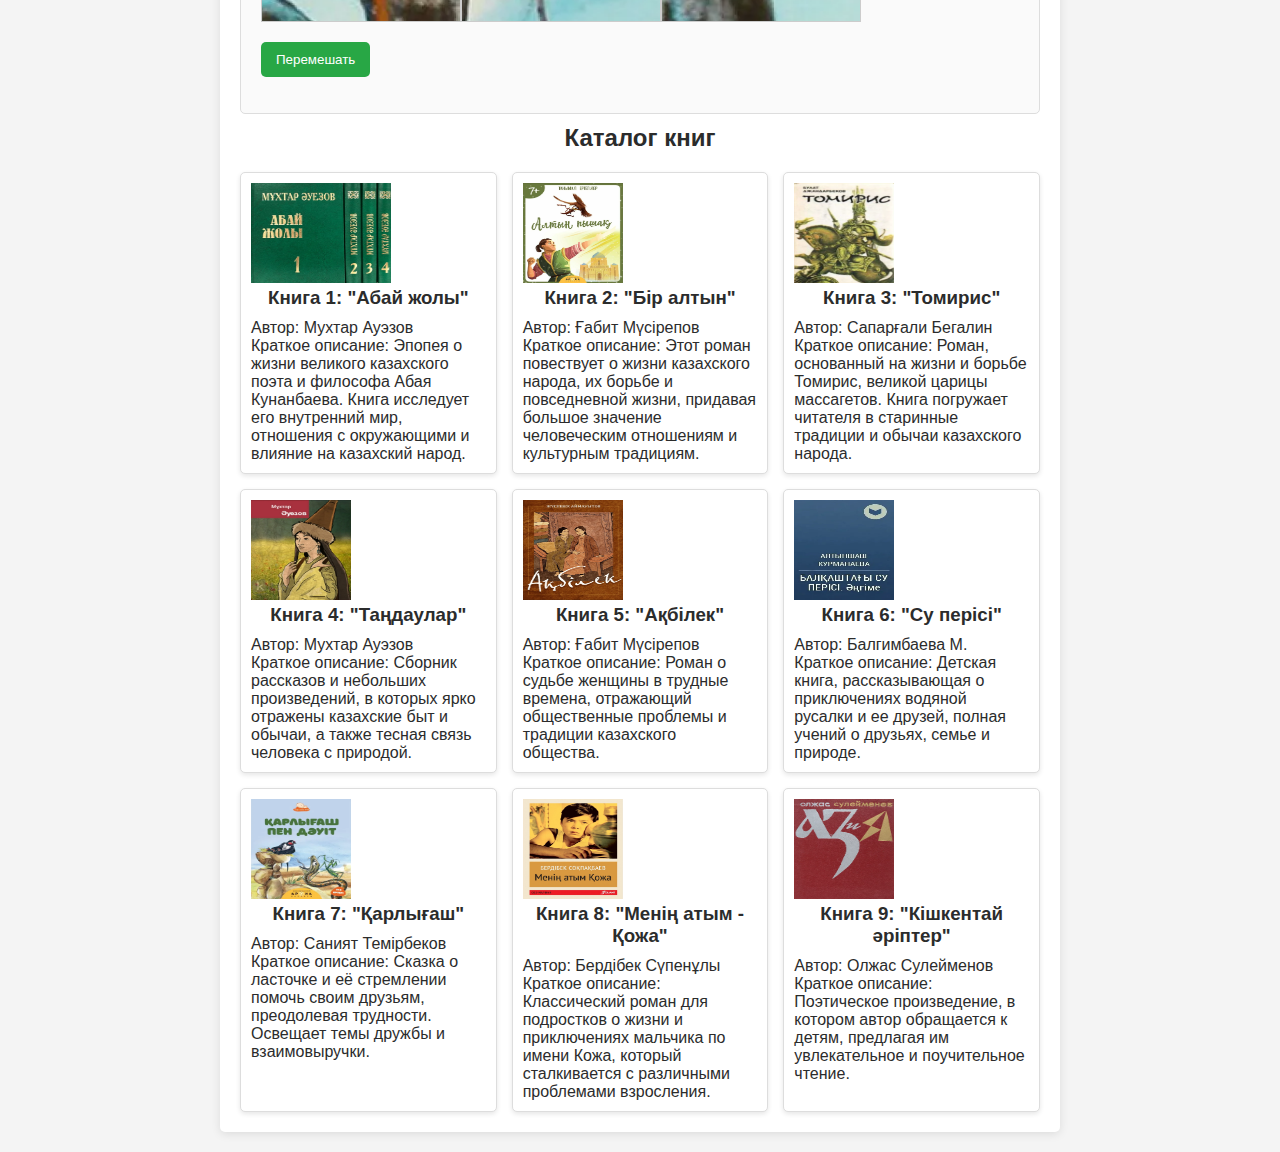
==== commit 7ddf0f07: "Update heroes.html" ====
--- a/heroes.html
+++ b/heroes.html
@@ -2,7 +2,7 @@
 <html lang="ru">
 <head>
     <meta charset="UTF-8">
-    <meta name="viewport" content="width=device-width, initial-scale=1.0>
+    <meta name="viewport" content="width=device-width, initial-scale=1.0">
     <link rel="stylesheet" href="style.css">
     <title>Волшебный мир казахских сказок</title>
 </head>
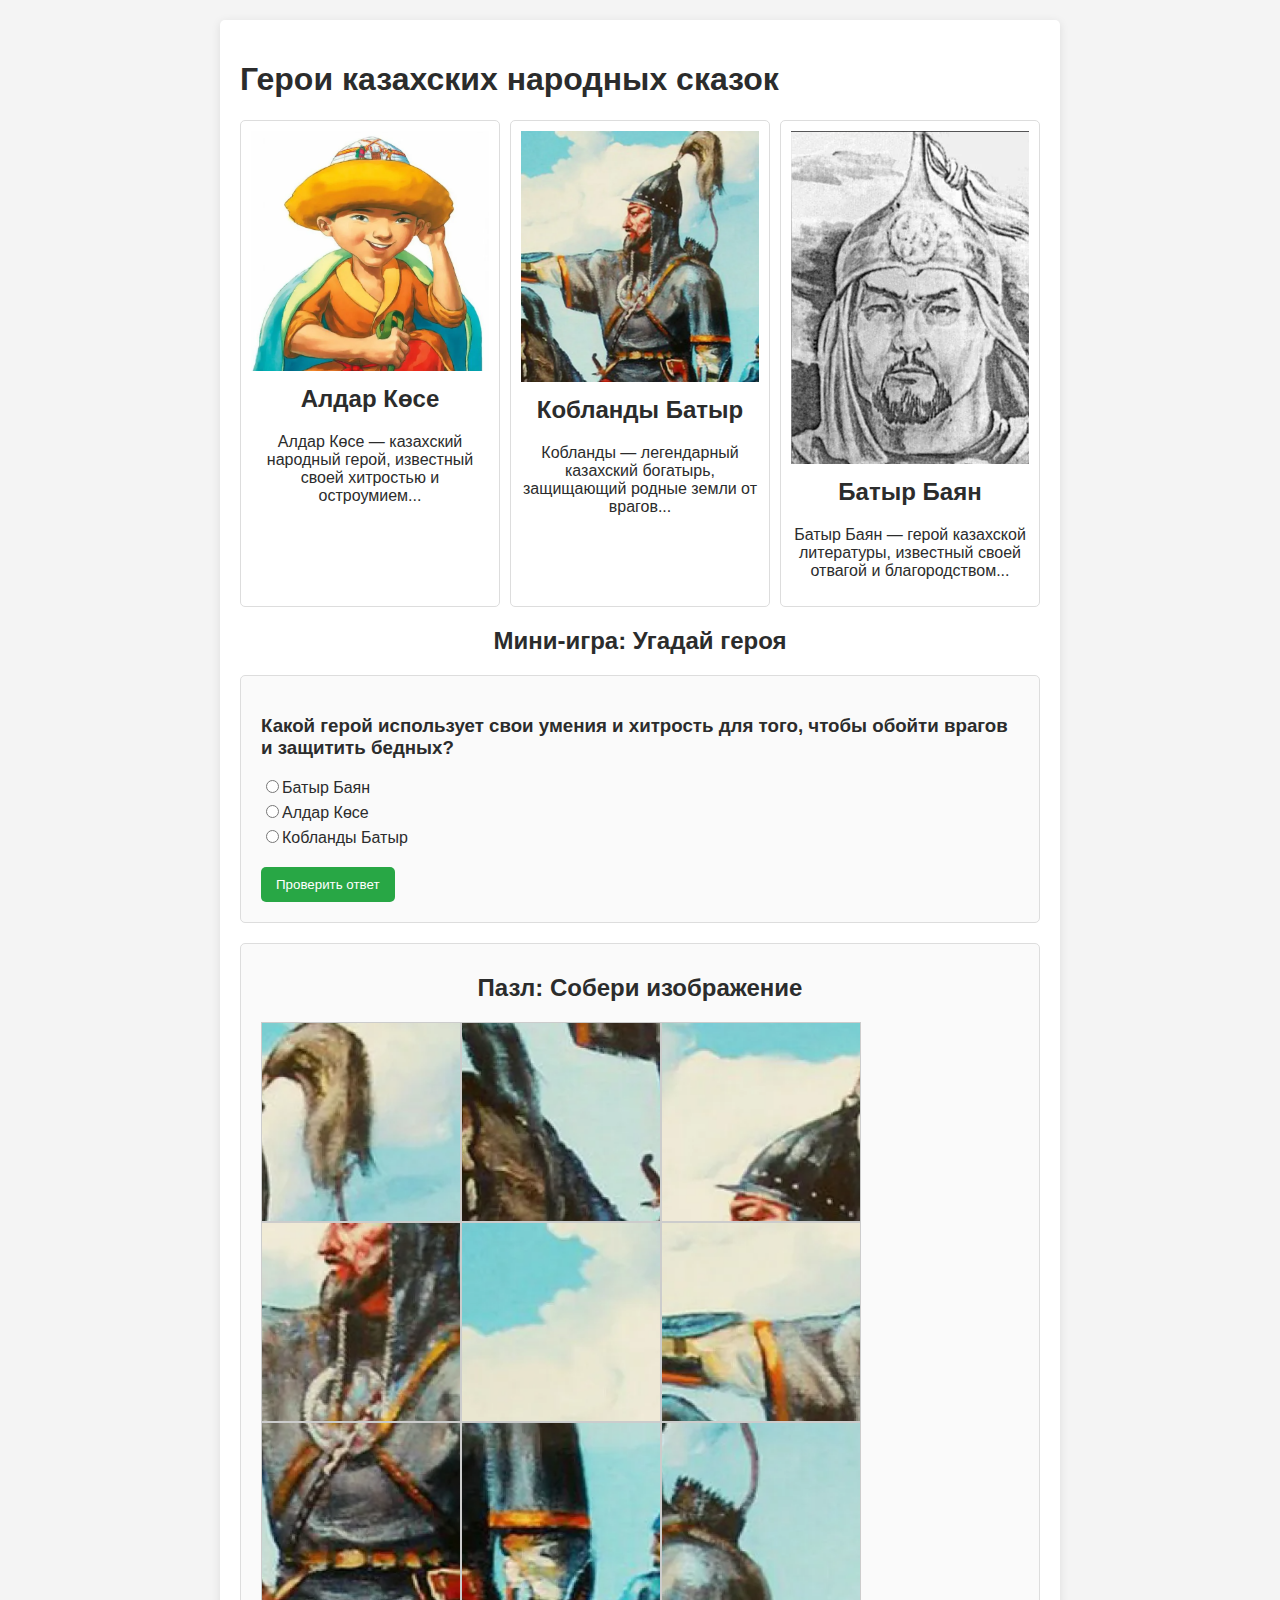
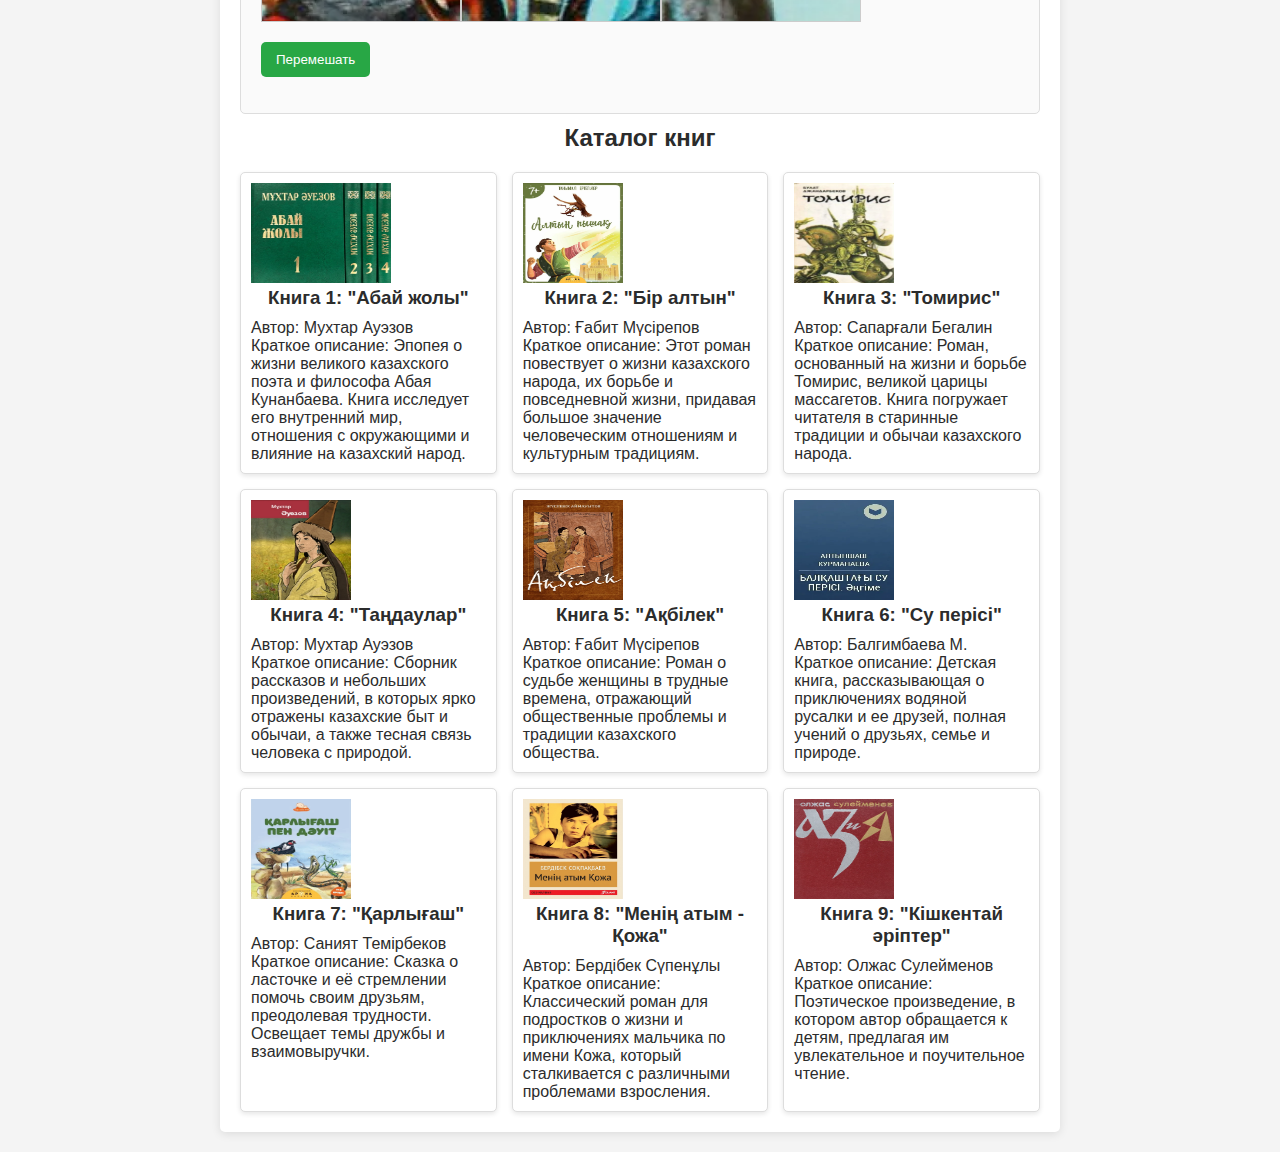
==== commit 88c262ac: "Update heroes.html" ====
--- a/heroes.html
+++ b/heroes.html
@@ -101,7 +101,6 @@
                 <p>Автор: Олжас Сулейменов <br> Краткое описание: Поэтическое произведение, в котором автор обращается к детям, предлагая им увлекательное и поучительное чтение.</p>
                 
             </div>
-            </div>
         </div>
         
     </div>
